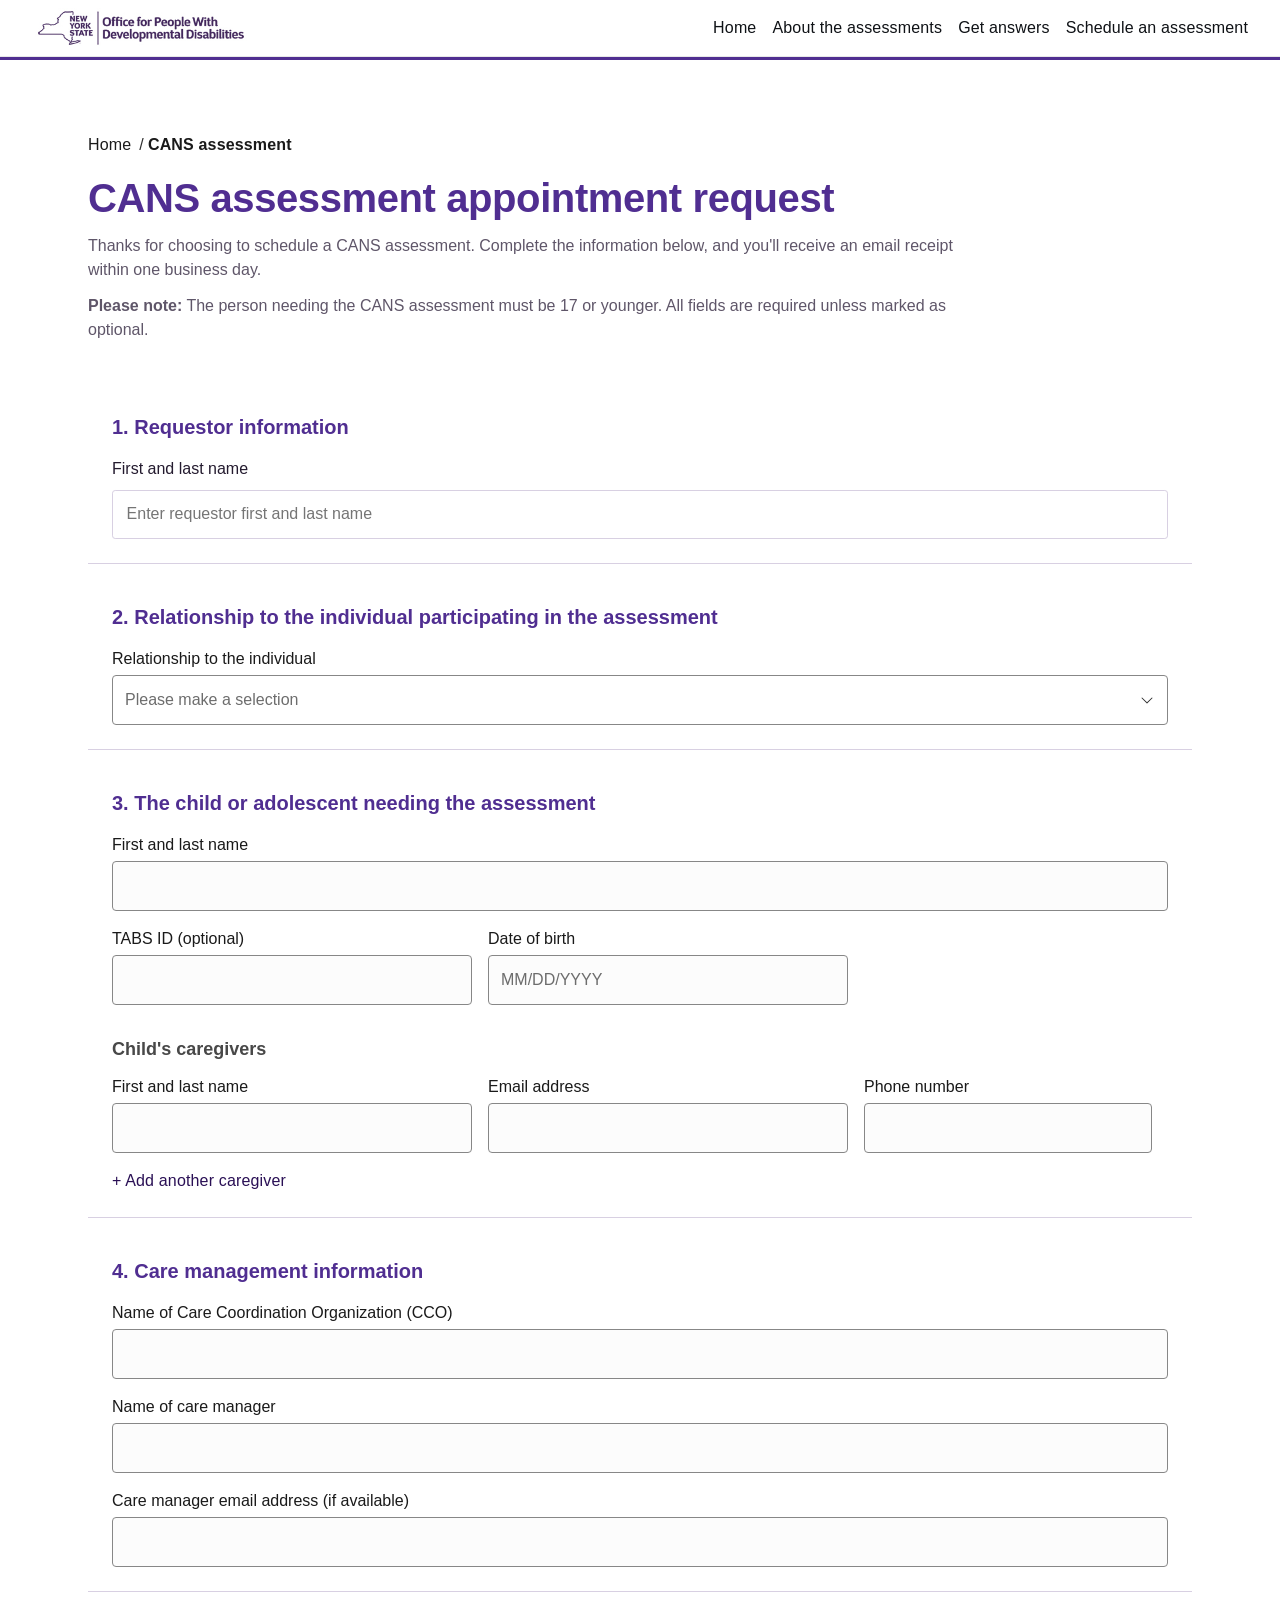
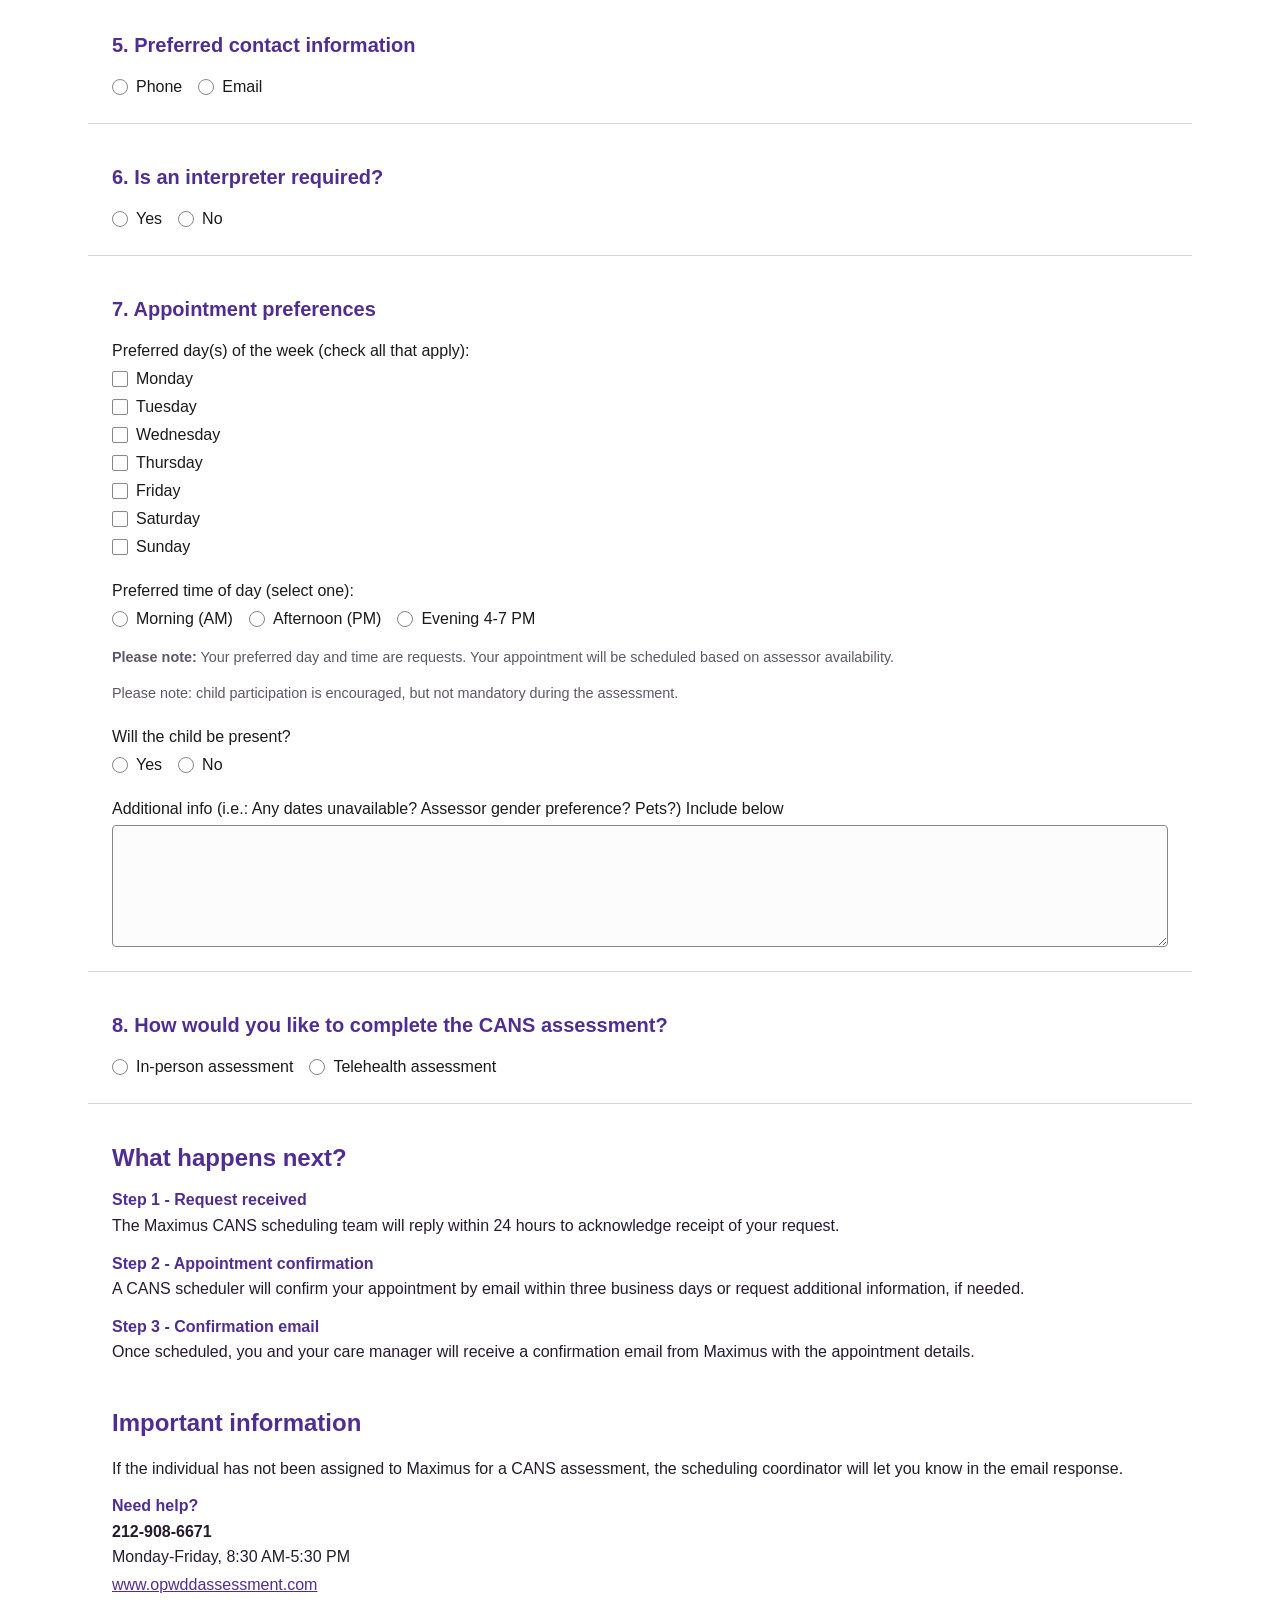
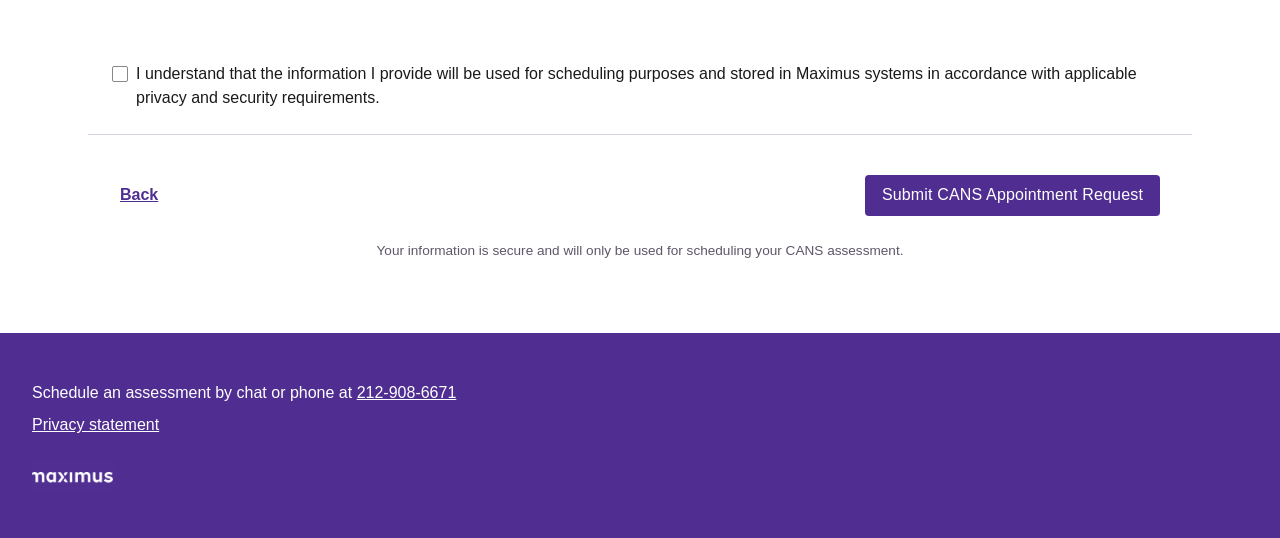
==== NY OPWDD/form-one.html @ 1f6131d6 "Publish OPWDD Assessments prototype as a GitHub Pages demo Deploy mirror of the NY-OPWDD site (homep" ====
<!DOCTYPE html>
<html lang="en" data-theme="maximus" data-mode="light">
  <head>
    <meta charset="utf-8" />
    <meta name="viewport" content="width=device-width, initial-scale=1" />
    <title>CANS assessment | OPWDD Assessments</title>
    <link rel="stylesheet" href="../node_modules/@mms/design-system/dist/styles/tokens-primitives.css">
    <link rel="stylesheet" href="../node_modules/@mms/design-system/dist/styles/tokens-structural.css">
    <link rel="stylesheet" href="../node_modules/@mms/design-system/dist/styles/tokens-semantic.css">
    <link rel="stylesheet" href="../node_modules/@mms/design-system/dist/themes/maximus.css">
    <link rel="stylesheet" href="styles.css?v=1">
    <link rel="stylesheet" href="forms.css?v=4">
    <script type="module" src="../node_modules/@mms/design-system/dist/standalone.js"></script>
  </head>
  <body>
    <mms-header logo-size="sm" container="content" home-href="index.html" home-label="OPWDD Assessments">
      <img slot="logo" src="assets/logo-opwdd.png" alt="New York State Office for People With Developmental Disabilities" class="nav-header__logo">
      <mms-link slot="nav" href="index.html" label="Home"></mms-link>
      <mms-link slot="nav" href="index.html#about-assessments" label="About the assessments"></mms-link>
      <mms-link slot="nav" href="index.html#get-answers" label="Get answers"></mms-link>
      <mms-link slot="nav" href="index.html#schedule" label="Schedule an assessment"></mms-link>
    </mms-header>

    <main>
      <mms-breadcrumbs items='[{"label":"Home","href":"./index.html"},{"label":"CANS assessment"}]'></mms-breadcrumbs>
      <section class="form-intro" aria-labelledby="page-title">
        <h1 class="cans-page-title" id="page-title">CANS assessment appointment request</h1>
        <p>Thanks for choosing to schedule a CANS assessment. Complete the information below, and you'll receive an email receipt within one business day.</p>
        <p class="required-fields-note"><strong>Please note:</strong> The person needing the CANS assessment must be 17 or younger. All fields are required unless marked as optional.</p>
      </section>

      <form class="form-shell reference-form cans-form" action="./cans-success.html" method="get" novalidate>
        <section class="form-section form-card">
          <div class="section-heading"><h2>1. Requestor information</h2></div>
          <label class="native-field-label" for="requestor-name">First and last name</label>
          <input class="native-text-input" id="requestor-name" name="requestor-name" type="text" placeholder="Enter requestor first and last name" required />
        </section>

        <section class="form-section form-card">
          <div class="section-heading"><h2>2. Relationship to the individual participating in the assessment</h2></div>
          <mms-select id="relationship" name="relationship" label="Relationship to the individual" placeholder="Please make a selection" required options='[{"value":"self","label":"Self"},{"value":"parent","label":"Parent"},{"value":"guardian","label":"Guardian"},{"value":"care-manager","label":"Care manager"},{"value":"family-member","label":"Family member"},{"value":"residential-provider","label":"Residential provider"},{"value":"other","label":"Other"}]'></mms-select>
          <div class="conditional-contact-field" id="other-relationship-field" hidden>
            <label class="native-field-label" for="other-relationship">Other relationship</label>
            <input class="native-text-input" id="other-relationship" name="other-relationship" type="text" placeholder="Enter relationship" />
          </div>
        </section>

        <section class="form-section form-card child-caregivers-grid">
          <div class="section-heading"><h2>3. The child or adolescent needing the assessment</h2></div>
          <div class="field-grid child-fields">
            <mms-text-field label="First and last name" name="individual-name" required></mms-text-field>
            <mms-text-field label="TABS ID (optional)" name="tabs-id"></mms-text-field>
            <mms-text-field label="Date of birth" placeholder="MM/DD/YYYY" name="date-of-birth" required></mms-text-field>
          </div>
          <p class="caregivers-heading">Child's caregivers</p>
          <div class="caregiver-list" id="caregiver-list">
            <div class="caregiver-row">
              <mms-text-field label="First and last name" name="caregiver-name[]"></mms-text-field>
              <mms-text-field label="Email address" name="caregiver-email[]" type="email"></mms-text-field>
              <mms-text-field label="Phone number" name="caregiver-phone[]" type="tel"></mms-text-field>
            </div>
          </div>
          <mms-button id="add-caregiver" variant="ghost" label="+ Add another caregiver"></mms-button>
        </section>

        <section class="form-section form-card">
          <div class="section-heading"><h2>4. Care management information</h2></div>
          <div class="field-stack">
            <mms-text-field label="Name of Care Coordination Organization (CCO)" name="cco-name" required></mms-text-field>
            <mms-text-field label="Name of care manager" name="care-manager-name" required></mms-text-field>
            <mms-text-field label="Care manager email address (if available)" name="care-manager-email" type="email"></mms-text-field>
          </div>
        </section>

        <section class="form-section form-card">
          <div class="section-heading"><h2>5. Preferred contact information</h2></div>
          <mms-radio-group name="preferred-contact" orientation="horizontal" required>
            <mms-radio value="phone" label="Phone"></mms-radio>
            <mms-radio value="email" label="Email"></mms-radio>
          </mms-radio-group>
          <div class="conditional-contact-field" id="phone-contact-field" hidden>
            <label class="native-field-label" for="phone">Enter phone number</label>
            <input class="native-text-input" id="phone" name="phone" type="tel" placeholder="Enter phone number" />
          </div>
          <div class="conditional-contact-field" id="email-contact-field" hidden>
            <label class="native-field-label" for="email">Enter email address</label>
            <input class="native-text-input" id="email" name="email" type="email" placeholder="Enter email address" />
          </div>
        </section>

        <section class="form-section form-card form-card-wide">
          <div class="section-heading"><h2>6. Is an interpreter required?</h2></div>
          <div class="interpreter-row cans-interpreter-row">
            <mms-radio-group name="interpreter-required" orientation="horizontal" required>
              <mms-radio value="yes" label="Yes"></mms-radio>
              <mms-radio value="no" label="No"></mms-radio>
            </mms-radio-group>
            <div id="interpreter-language-field" hidden>
              <mms-text-field label="Please provide the language (including Sign Language)" name="interpreter-language"></mms-text-field>
            </div>
          </div>
        </section>

        <section class="form-section form-card">
          <div class="section-heading"><h2>7. Appointment preferences</h2></div>
          <mms-checkbox-group name="preferred-days" label="Preferred day(s) of the week (check all that apply):">
            <mms-checkbox checked-value="monday" label="Monday"></mms-checkbox>
            <mms-checkbox checked-value="tuesday" label="Tuesday"></mms-checkbox>
            <mms-checkbox checked-value="wednesday" label="Wednesday"></mms-checkbox>
            <mms-checkbox checked-value="thursday" label="Thursday"></mms-checkbox>
            <mms-checkbox checked-value="friday" label="Friday"></mms-checkbox>
            <mms-checkbox checked-value="saturday" label="Saturday"></mms-checkbox>
            <mms-checkbox checked-value="sunday" label="Sunday"></mms-checkbox>
          </mms-checkbox-group>
          <mms-radio-group name="preferred-time" label="Preferred time of day (select one):" orientation="horizontal" required>
            <mms-radio value="morning" label="Morning (AM)"></mms-radio>
            <mms-radio value="afternoon" label="Afternoon (PM)"></mms-radio>
            <mms-radio value="evening" label="Evening 4-7 PM"></mms-radio>
          </mms-radio-group>
          <p class="field-note"><strong>Please note:</strong> Your preferred day and time are requests. Your appointment will be scheduled based on assessor availability.</p>
          <p class="field-note child-presence-note">Please note: child participation is encouraged, but not mandatory during the assessment.</p>
          <mms-radio-group name="child-present" label="Will the child be present?" orientation="horizontal" required>
            <mms-radio value="yes" label="Yes"></mms-radio>
            <mms-radio value="no" label="No"></mms-radio>
          </mms-radio-group>
          <mms-text-area label="Additional info (i.e.: Any dates unavailable? Assessor gender preference? Pets?) Include below" name="additional-info" rows="4"></mms-text-area>
        </section>

        <section class="form-section form-card">
          <div class="section-heading"><h2>8. How would you like to complete the CANS assessment?</h2></div>
          <mms-radio-group name="assessment-method" orientation="horizontal" required>
            <mms-radio value="in-person" label="In-person assessment"></mms-radio>
            <mms-radio value="telehealth" label="Telehealth assessment"></mms-radio>
          </mms-radio-group>
          <div class="conditional-method-fields cans-in-person-fields" id="in-person-fields" hidden>
            <div class="address-grid">
              <mms-text-field label="Assessment address" name="assessment-address"></mms-text-field>
              <mms-text-field label="Apartment or unit" name="assessment-unit"></mms-text-field>
              <mms-text-field label="City" name="assessment-city"></mms-text-field>
              <mms-text-field label="State" name="assessment-state"></mms-text-field>
              <mms-text-field label="ZIP code" name="assessment-zip"></mms-text-field>
              <mms-text-field label="Phone number" name="assessment-phone" type="tel"></mms-text-field>
            </div>
          </div>
          <div class="conditional-method-fields" id="telehealth-fields" hidden>
            <mms-text-field label="Email address to receive the Zoom link" name="zoom-email" type="email"></mms-text-field>
            <p class="field-note">Telehealth requirements: laptop/computer, smartphone, or tablet with camera.</p>
          </div>
        </section>

        <section class="form-section form-card form-card-wide next-steps">
          <div>
            <h2>What happens next?</h2>
            <h3>Step 1 - Request received</h3><p>The Maximus CANS scheduling team will reply within 24 hours to acknowledge receipt of your request.</p>
            <h3>Step 2 - Appointment confirmation</h3><p>A CANS scheduler will confirm your appointment by email within three business days or request additional information, if needed.</p>
            <h3>Step 3 - Confirmation email</h3><p>Once scheduled, you and your care manager will receive a confirmation email from Maximus with the appointment details.</p>
          </div>
          <div>
            <h2>Important information</h2>
            <p>If the individual has not been assigned to Maximus for a CANS assessment, the scheduling coordinator will let you know in the email response.</p>
            <h3>Need help?</h3><p><strong>212-908-6671</strong><br />Monday-Friday, 8:30 AM-5:30 PM</p>
            <p><a href="https://www.opwddassessment.com">www.opwddassessment.com</a></p>
          </div>
          <mms-checkbox class="privacy-check" field-name="privacy-acknowledgment" required label="I understand that the information I provide will be used for scheduling purposes and stored in Maximus systems in accordance with applicable privacy and security requirements."></mms-checkbox>
        </section>

        <div class="form-actions">
          <a class="back-link" href="./index.html">Back</a>
          <mms-button type="submit" variant="primary" label="Submit CANS Appointment Request"></mms-button>
        </div>
        <p class="secure-note">Your information is secure and will only be used for scheduling your CANS assessment.</p>
      </form>
    </main>

    <script>
      function hideRequiredIndicators(root) {
        var tags = ['mms-text-field', 'mms-select', 'mms-radio-group', 'mms-checkbox-group', 'mms-checkbox', 'mms-text-area'];
        Promise.all(tags.map(function (tag) { return customElements.whenDefined(tag); })).then(function () {
          root.querySelectorAll(tags.join(', ')).forEach(function (field) {
            var apply = function () {
              if (field.shadowRoot && !field.shadowRoot.querySelector('style[data-hide-required]')) {
                var style = document.createElement('style');
                style.setAttribute('data-hide-required', '');
                style.textContent = '.required-indicator { display: none; }';
                field.shadowRoot.appendChild(style);
              }
            };
            field.updateComplete ? field.updateComplete.then(apply) : apply();
          });
        });
      }
      hideRequiredIndicators(document);

      document.querySelector('#relationship').addEventListener('change', function (event) {
        const showOther = event.target.value === 'other';
        const otherField = document.querySelector('#other-relationship-field');
        const otherInput = document.querySelector('#other-relationship');
        otherField.hidden = !showOther;
        otherInput.required = showOther;
      });

      document.querySelector('#add-caregiver').addEventListener('click', function () {
        const caregiverList = document.querySelector('#caregiver-list');
        const caregiverNumber = caregiverList.children.length + 1;
        const caregiverRow = document.createElement('div');
        caregiverRow.className = 'caregiver-row';
        caregiverRow.innerHTML = '<mms-text-field label="First and last name" name="caregiver-name[]"></mms-text-field><mms-text-field label="Email address" name="caregiver-email[]" type="email"></mms-text-field><mms-text-field label="Phone number" name="caregiver-phone[]" type="tel"></mms-text-field><mms-button class="remove-caregiver" variant="ghost" label="Remove" aria-label="Remove caregiver ' + caregiverNumber + '"></mms-button>';
        caregiverList.appendChild(caregiverRow);
        hideRequiredIndicators(caregiverRow);
        caregiverRow.querySelector('.remove-caregiver').addEventListener('click', function () {
          caregiverRow.remove();
        });
      });

      document.querySelector('mms-radio-group[name="preferred-contact"]').addEventListener('change', function (event) {
        const showPhone = event.detail.value === 'phone';
        const phoneField = document.querySelector('#phone');
        const emailField = document.querySelector('#email');
        document.querySelector('#phone-contact-field').hidden = !showPhone;
        document.querySelector('#email-contact-field').hidden = showPhone;
        phoneField.required = showPhone;
        emailField.required = !showPhone;
      });

      document.querySelector('mms-radio-group[name="interpreter-required"]').addEventListener('change', function (event) {
        const showLanguage = event.detail.value === 'yes';
        const languageField = document.querySelector('#interpreter-language-field');
        const languageInput = languageField.querySelector('mms-text-field');
        languageField.hidden = !showLanguage;
        languageInput.required = showLanguage;
      });

      document.querySelector('mms-radio-group[name="assessment-method"]').addEventListener('change', function (event) {
        const showInPerson = event.detail.value === 'in-person';
        const inPersonFields = document.querySelector('#in-person-fields');
        const telehealthFields = document.querySelector('#telehealth-fields');
        inPersonFields.hidden = !showInPerson;
        telehealthFields.hidden = showInPerson;
        inPersonFields.querySelectorAll('mms-text-field').forEach(function (field) {
          field.required = showInPerson && field.name === 'assessment-address';
        });
        telehealthFields.querySelector('mms-text-field').required = !showInPerson;
      });

      const cansForm = document.querySelector('.cans-form');
      let cansErrorSummary;

      function showCansErrorSummary() {
        if (!cansErrorSummary) {
          cansErrorSummary = document.createElement('mms-alert-banner');
          cansErrorSummary.id = 'cans-form-error-summary';
          cansErrorSummary.setAttribute('alert-type', 'error');
          cansErrorSummary.setAttribute('action', 'false');
          cansErrorSummary.setAttribute('message', 'Please review the form and complete all required fields.');
          cansErrorSummary.setAttribute('role', 'alert');
          cansErrorSummary.tabIndex = -1;
          cansForm.insertBefore(cansErrorSummary, cansForm.firstElementChild);
          cansErrorSummary.action = false;
        }
        cansErrorSummary.hidden = false;
        cansErrorSummary.focus();
      }

      function getCansFieldValue(field) {
        if (field.matches('mms-text-field, mms-text-area')) {
          const input = field.shadowRoot && field.shadowRoot.querySelector('input, textarea, select');
          return field.value || (input && input.value) || '';
        }
        if (field.matches('mms-checkbox')) return field.checked ? 'checked' : '';
        if (field.type === 'checkbox' || field.type === 'radio') return field.checked ? 'checked' : '';
        return field.value || '';
      }

      function isCansTextField(field) {
        return field.matches('mms-text-field, mms-select, mms-text-area, mms-radio-group, mms-checkbox, textarea, input:not([type="radio"]):not([type="checkbox"]):not([type="submit"])');
      }

      function addCansInlineError(field) {
        const error = document.createElement('span');
        error.className = 'inline-error';
        error.textContent = 'This field needs to be filled out.';
        field.insertAdjacentElement('afterend', error);
      }

      function validateCansForm(event) {
        event.preventDefault();
        cansForm.querySelectorAll('.inline-error').forEach(function (error) { error.remove(); });
        let hasInvalidFields = false;

        cansForm.querySelectorAll('[required]').forEach(function (field) {
          if (!isCansTextField(field)) return;
          if (!getCansFieldValue(field).trim()) {
            hasInvalidFields = true;
            addCansInlineError(field);
          }
        });

        if (hasInvalidFields) {
          showCansErrorSummary();
          return;
        }
        window.location.href = cansForm.action;
      }

      cansForm.addEventListener('submit', validateCansForm);
      cansForm.querySelector('mms-button[type="submit"]').addEventListener('click', validateCansForm);
    </script>

    <footer class="site-footer">
      <p>Schedule an assessment by chat or phone at <a href="tel:212-908-6671">212-908-6671</a></p>
      <a href="#privacy" class="site-footer__privacy">Privacy statement</a>
      <img src="assets/logo-maximus.png" alt="Maximus" class="site-footer__logo">
    </footer>
  </body>
</html>
---- node_modules/@mms/design-system/dist/styles/tokens-primitives.css ----
/**
 * Layer 0 — primitives. Hand-maintained; edit this file directly.
 *
 * Nothing generates it. scripts/build-package.mjs only copies it verbatim into
 * dist/. The raw 1–12 palette ramps live here and are referenced by name from
 * the theme sheets — no component and no semantic token should ever read a
 * primitive directly.
 *
 * The header this replaced claimed the file was auto-generated. It never was:
 * `style-dictionary` is a devDependency with no config, no token source
 * directory, and no script that invokes it. The pipeline in CLAUDE.md §3.4 is
 * still ahead of us, not behind us — when it lands, this header is the thing
 * that should become true again.
 */

:root {
  --neutral-light-1: #fcfcfc;
  --neutral-light-2: #f9f9f9;
  --neutral-light-3: #f0f0f0;
  --neutral-light-4: #e8e8e8;
  --neutral-light-5: #e0e0e0;
  --neutral-light-6: #b8b8b8;
  --neutral-light-7: #878787;
  --neutral-light-8: #737373;
  --neutral-light-9: #606060;
  --neutral-light-10: #484848;
  --neutral-light-11: #303030;
  --neutral-light-12: #1a1a1a;
  --neutral-light-placeholder: #6d6d6d; /* Passes 4.5:1 on surface-sunken (#f0f0f0) */
  --neutral-dark-1: #060606;
  --neutral-dark-2: #151515;
  --neutral-dark-3: #191919;
  --neutral-dark-4: #1d1d1d;
  --neutral-dark-5: #262626;
  --neutral-dark-6: #444444;
  --neutral-dark-7: #636363;
  --neutral-dark-8: #7d7d7d;
  --neutral-dark-9: #979797;
  --neutral-dark-10: #b0b0b0;
  --neutral-dark-11: #cacaca;
  --neutral-dark-12: #e3e3e3;
  --neutral-dark-placeholder: #8c8c8c; /* Passes 4.5:1 on pressed (#262626) */
  --white: #ffffff;
  --near-black: #0a0c0e;
  --onyx-light-1: #f8f9fb;
  --onyx-light-2: #f2f4f7;
  --onyx-light-3: #e8ebf0;
  --onyx-light-4: #dde1e8;
  --onyx-light-5: #cfd5de;
  --onyx-light-6: #b5bdc8;
  --onyx-light-7: #7a8594;
  --onyx-light-8: #4d5766;
  --onyx-light-9: #1f252d;
  --onyx-light-10: #161a21;
  --onyx-light-11: #0f1216;
  --onyx-light-12: #080a0c;
  --onyx-dark-1: #080a0c;
  --onyx-dark-2: #0f1216;
  --onyx-dark-3: #161a21;
  --onyx-dark-4: #1f252d;
  --onyx-dark-5: #2a323d;
  --onyx-dark-6: #3d4754;
  --onyx-dark-7: #55616f;
  --onyx-dark-8: #76828f;
  --onyx-dark-9: #c5cdd8;
  --onyx-dark-10: #d8dee6;
  --onyx-dark-11: #e8ecf0;
  --onyx-dark-12: #f8f9fb;
}
---- node_modules/@mms/design-system/dist/styles/tokens-structural.css ----
/**
 * Layer 1 — structural tokens. Hand-maintained; edit this file directly.
 *
 * Nothing generates it. scripts/build-package.mjs only copies it verbatim into
 * dist/. These are UX decisions, not brand decisions: spacing, radius, borders,
 * elevation, motion, focus ring. They are fixed across every engagement and a
 * brand sheet must never redefine them.
 *
 * The header this replaced claimed the file was auto-generated. It never was —
 * see the note in tokens-primitives.css.
 */

:root {
  --border-width-none: 0px; /** Marina: --border-thickness-border-none — removes border */
  --border-width-xs: 1px; /** Marina: --border-thickness-border-xs — default/most common border */
  --border-width-sm: 2px; /** Marina: --border-thickness-border-sm — emphasized borders */
  --border-width-md: 3px; /** Marina: --border-thickness-border-md — heavy emphasis */
  --border-width-lg: 4px; /** Marina: --border-thickness-border-lg — decorative borders */
  --border-width-xl: 6px; /** Marina: --border-thickness-border-xl — maximum weight */
  --color-utility-success-muted: #c6f3c6; /** Marina: rgba(198,243,198) — surface background for success states */
  --color-utility-success-emphasis: #0e580e; /** Marina: rgba(14,88,14) — text, borders, icons; ~10:1 on white */
  --color-utility-success-on-fill: #ffffff; /** White indicator on success fills; dark mode overrides to success-emphasis */
  --color-utility-success-stroke: #0e580e; /** Fixed border for a colored-fill surface (toast). Same value as -emphasis but never swapped by [data-mode="dark"] — that swap exists for a different use case (indicator-on-dark-surface) and would collapse this border into the fill color. */
  --color-utility-error-muted: #f3ac99; /** Marina: rgba(243,172,153) — surface background for error states */
  --color-utility-error-emphasis: #aa010e; /** Marina: rgba(170,1,14) — text, borders, icons; ~6:1 on white */
  --color-utility-error-on-fill: #ffffff; /** White indicator on error fills; dark mode overrides to error-emphasis */
  --color-utility-error-stroke: #aa010e; /** Fixed border for a colored-fill surface (toast). See success-stroke comment. */
  --color-utility-caution-muted: #faf3d1; /** USWDS warning-lighter — surface background for caution states */
  --color-utility-caution-emphasis: #936f38; /** USWDS warning-darker — text, borders, icons; 4.59:1 on white (AA) */
  --color-utility-caution-on-fill: #ffffff; /** White indicator on caution fills; dark mode overrides to caution-emphasis */
  --color-utility-caution-stroke: #936f38; /** Fixed border for a colored-fill surface (toast). See success-stroke comment. */
  --color-utility-informational-muted-fixed: #f0f0f0; /** mms-status-tag only — fixed neutral gray fill, never swapped by [data-mode="dark"]. Deliberately NOT named -informational-muted: that name (tokens-semantic.css) is still theme-scoped/mode-swapping and is depended on by mms-toast/mms-inline-alert/mms-alert-banner; reusing it here would silently change their rendering. */
  --color-utility-informational-stroke-fixed: #878787; /** mms-status-tag only — pairs with -muted-fixed above; 3.15:1 contrast, meets WCAG 1.4.11. Same isolation rationale as -muted-fixed — do not repoint -informational-stroke (tokens-semantic.css) at this value without also updating its other consumers. */
  --color-utility-on-fill: #ffffff; /** White text/icons on emphasis fills (buttons, loading bars, progress). Guarantees contrast on dark utility backgrounds. */
  --color-utility-notification: #aa010e; /** Badge/indicator fill — notification dots and count chips. White border (1px) handles dark mode contrast. */
  --color-utility-link: #005ea2; /** USWDS link — default link color. Fixed across all themes. 4.54:1 on white (AA). */
  --color-utility-link-hover: #0b4778; /** USWDS link-dark — hover state. 8.18:1 on white (AAA). */
  --color-utility-link-visited: #54278f; /** USWDS violet-70v — visited link. 7.28:1 on white (AAA). */
  --color-utility-link-dark: #58b4ff; /** USWDS link on dark — default link color for dark mode. 7.5:1 on #1a1a1a. */
  --color-utility-link-hover-dark: #a9d6ff; /** USWDS link-lighter — hover state for dark mode. 11.2:1 on #1a1a1a. */
  --color-utility-link-visited-dark: #c9b6e4; /** USWDS violet-20 — visited link for dark mode. 8.9:1 on #1a1a1a. */
  --elevation-none: none; /** Marina: --global-shadow-m0 */
  --elevation-sm: 0 1px 3px 1px rgba(0,0,0,0.15), 0 1px 2px 0 rgba(0,0,0,0.30); /** Marina: --global-shadow-m1 — cards at rest, subtle lift */
  --elevation-md: 0 2px 6px 2px rgba(0,0,0,0.15), 0 1px 2px 0 rgba(0,0,0,0.30); /** Marina: --global-shadow-m2 — dropdowns, popovers */
  --elevation-lg: 0 4px 8px 3px rgba(0,0,0,0.15), 0 1px 3px 0 rgba(0,0,0,0.30); /** Marina: --global-shadow-m3 — modals, drawers */
  --elevation-xl: 0 6px 10px 4px rgba(0,0,0,0.15), 0 2px 3px 0 rgba(0,0,0,0.30); /** Marina: --global-shadow-m4 — top-level overlays, dialogs */
  --focus-ring-width: 2px; /** WCAG 2.2 SC 2.4.11 minimum — 2px CSS pixels. Marina hardcodes this in every component; promoted to token here. */
  --focus-ring-style: solid; /** Marina always uses solid. Tokenized so components never hardcode the shorthand. */
  --focus-ring-color: #386CF7; /** Marina --color-utility-focus-focusstate rgba(56,108,247,1). Structural — cannot be overridden by any brand sheet. */
  --focus-ring-offset: 2px; /** Marina token is 6px but components consistently use 2px in practice. 2px matches browser default focus behavior. */
  --focus-ring-inset-offset: -2px; /** Marina --focus-ring-inset-offset. Applied to bordered elements (text inputs) where the ring draws inside the element boundary. */
  --icon-size-sm: 16px; /** Inline with body text, form control indicators. Marina secondary icon size. */
  --icon-size-md: 20px; /** Default — standard UI icon. Aligns with MUI default and Tailwind w-5. */
  --icon-size-lg: 24px; /** Navigation, prominent UI. Marina primary icon size. WCAG 2.5.8 minimum for interactive targets. */
  --icon-size-xl: 32px; /** Feature/display — onboarding, empty states, hero sections. */
  --layout-content-max-width: 1280px; /** Maximum width of the centered content container. Content stops growing here regardless of viewport width. */
  --layout-inline-padding-compact: 16px; /** Horizontal padding inside the content container when the viewport is below the padding step. Aliases --spacing-md1. */
  --layout-inline-padding-default: 32px; /** Horizontal padding inside the content container at the padding step and above. Aliases --spacing-lg2. Doubles the compact inset rather than stepping one notch up the spacing ramp — matches USWDS's 16→32 site margins. */
  --layout-padding-step: 768px; /** Viewport width at which padding-inline transitions from compact (16px) to default (24px). */
  --layout-gap-tight: 8px; /** Gap between tightly grouped horizontal items — chips, icon + label pairs, inline form controls. Aliases --spacing-sm1. */
  --layout-gap-default: 16px; /** Default gap between siblings in a row or column — list items, form fields, nav items. Aliases --spacing-md1. */
  --layout-gap-loose: 24px; /** Looser gap for cards, larger composite groups, and content blocks that need more breathing room. Aliases --spacing-lg1. */
  --layout-gap-comfortable: 32px; /** Comfortable gap commonly used between major composite blocks and card-grid items. Aliases --spacing-lg2. */
  --motion-duration-instant: 0ms; /** No animation — explicit override for elements that must never animate (e.g. reduced-motion fallback targets). */
  --motion-duration-fast: 100ms; /** Micro-interactions: checkbox fill, radio select, toggle thumb, focus ring appear. Carbon fast-02 reference (110ms); rounded to 100ms for cleaner authoring. */
  --motion-duration-base: 200ms; /** Standard interactive state changes: hover backgrounds, button press, input border color, link underline. Most-used duration. Matches Material short4 and Carbon moderate-01 (150ms) upper end. */
  --motion-duration-moderate: 300ms; /** Component-level transitions: dropdown open, tooltip appear, tab panel switch, accordion expand. Carbon moderate-02 reference (240ms); stepped up to 300ms for government UI readability. */
  --motion-duration-slow: 500ms; /** Larger surface movements: modal enter/exit, drawer slide, toast appear. Carbon slow-01 reference (400ms); stepped up slightly for overlay surfaces on lower-powered government hardware. */
  --motion-duration-loop: 1500ms; /** Continuous ambient loops that repeat indefinitely rather than resolving — the indeterminate loading-bar sweep. Deliberately off the transition scale above (instant→slow), which measures one-shot state changes: a loop has no start or end state to move between, and reusing --motion-duration-slow (500ms) for a full-width sweep reads as frantic. Marina reference: 1.5s. */
  --motion-easing-standard: cubic-bezier(0.2, 0, 0, 1); /** General repositioning within the page: elements that move but don't enter or exit the screen. Material standard and Carbon standard-productive reference. */
  --motion-easing-enter: cubic-bezier(0, 0, 0.2, 1); /** Elements entering or appearing: dropdown opens, modal fades in, tooltip appears. Decelerates at end — feels like the element is landing. Material decelerated / Carbon entrance-productive reference. */
  --motion-easing-exit: cubic-bezier(0.4, 0, 1, 1); /** Elements leaving or disappearing: dropdown closes, modal fades out, toast dismisses. Accelerates with no soft landing — feels like the element is departing. Material accelerated / Carbon exit-productive reference. */
  --motion-easing-linear: linear; /** Opacity and color transitions. Linear feels even because these properties are perceivable throughout — an ease curve creates an uneven perceptual rhythm on fades. */
  --motion-easing-loop: cubic-bezier(0.4, 0, 0.6, 1); /** Symmetric ease-in-out for continuous ambient loops. Velocity is zero at both endpoints, so the wrap from 100% back to 0% has no perceptible jerk — the asymmetric enter/exit/standard curves all end at a different speed than they start and visibly stutter when repeated. Marina reference: ease-in-out. */
  --radius-none: 0px; /** Marina: --corner-radius-none */
  --radius-xs: 2px; /** Marina: --border-radius-sm — most-used radius across alert-banner, modal, toast, slider, pagination, header */
  --radius-sm: 4px; /** Marina: --corner-radius-small */
  --radius-md: 8px; /** Marina: --corner-radius-base */
  --radius-lg: 16px; /** Marina: --corner-radius-brand — renamed from 'brand' to remove Chubb-specific semantics */
  --radius-full: 1000px; /** Marina: --corner-radius-circle — used for pill shapes (tags, tabs, progress-bar, side-nav) */
  --size-0: 0px; /** Zero utility */
  --size-px: 1px; /** Single-pixel utility for borders, hairlines */
  --size-xs1: 2px;
  --size-xs0: 3px; /** Small details — not in spacing scale */
  --size-xs2: 4px;
  --size-sm0: 6px; /** Small elements — not in spacing scale */
  --size-sm1: 8px; /** Radio dot, small icons */
  --size-sm2: 12px; /** Small icons, indicators */
  --size-md1: 16px; /** Icons, checkbox indicator */
  --size-md2: 20px; /** Toggle thumb */
  --size-lg1: 24px; /** Icons, touch areas */
  --size-lg-28: 28px; /** Accordion/grid indent — ui-kit migration parity */
  --size-lg2: 32px; /** Medium controls, desktop touch target */
  --size-xl1: 40px; /** Large controls */
  --size-xl-touch: 44px; /** WCAG 2.2 minimum touch target (mobile) */
  --size-xl2: 48px; /** Toggle width, controls */
  --size-xl3: 56px; /** Larger controls */
  --size-xxl1: 64px; /** Avatars */
  --size-xxl2: 80px; /** Large avatars — not in spacing scale */
  --size-xxl3: 96px; /** Extra large avatars */
  --size-xxl4: 128px; /** Hero elements */
  --spacing-0: 0px;
  --spacing-px: 1px; /** Marina: --spacing-1px — single-pixel utility for borders, dividers, offsets */
  --spacing-xs0: 3px; /** Marina: --spacing-3px — sub-xs utility, verify component usage on import */
  --spacing-xs1: 2px;
  --spacing-xs2: 4px;
  --spacing-sm1: 8px;
  --spacing-sm2: 12px;
  --spacing-md1: 16px;
  --spacing-md2: 20px;
  --spacing-lg1: 24px;
  --spacing-lg-mid: 28px; /** Marina: --spacing-28px — specific component need between lg1/lg2, resolve on import */
  --spacing-lg2: 32px;
  --spacing-xl1: 40px;
  --spacing-xl2: 48px;
  --spacing-xl3: 56px;
  --spacing-xxl1: 64px;
  --spacing-xxl2: 72px; /** New — no Marina equivalent */
  --spacing-xxl3: 96px; /** Marina: --spacing-xxl2 */
  --spacing-xxl4: 128px; /** Marina: --spacing-xxl3 */
  --font-weight-regular: 400; /** Default body text weight */
  --font-weight-medium: 500; /** Semi-emphasis, labels, subheadings */
  --font-weight-bold: 700; /** Strong emphasis, headings */
  --text-display-lg-size: 3.5rem; /** 56px — Hero taglines, splash screens */
  --text-display-lg-line-height: 1.1; /** Tight for large display */
  --text-display-lg-letter-spacing: -0.02em; /** Tighten for optical balance */
  --text-display-md-size: 2.75rem; /** 44px — Feature callouts, section heroes */
  --text-display-md-line-height: 1.15;
  --text-display-md-letter-spacing: -0.015em;
  --text-display-sm-size: 2.25rem; /** 36px — Secondary hero text, card heroes */
  --text-display-sm-line-height: 1.2;
  --text-display-sm-letter-spacing: -0.01em;
  --text-heading-1-size: 2.5rem; /** 40px — Page title (h1) */
  --text-heading-1-line-height: 1.2;
  --text-heading-1-letter-spacing: -0.01em;
  --text-heading-2-size: 2rem; /** 32px — Major section (h2) */
  --text-heading-2-line-height: 1.25;
  --text-heading-2-letter-spacing: -0.005em;
  --text-heading-3-size: 1.5rem; /** 24px — Subsection (h3) */
  --text-heading-3-line-height: 1.3;
  --text-heading-3-letter-spacing: 0;
  --text-heading-4-size: 1.25rem; /** 20px — Card/panel title (h4) */
  --text-heading-4-line-height: 1.35;
  --text-heading-4-letter-spacing: 0;
  --text-heading-5-size: 1.125rem; /** 18px — Minor heading (h5) */
  --text-heading-5-line-height: 1.4;
  --text-heading-5-letter-spacing: 0;
  --text-heading-6-size: 1rem; /** 16px — Smallest heading (h6) */
  --text-heading-6-line-height: 1.45;
  --text-heading-6-letter-spacing: 0;
  --text-body-lg-size: 1.125rem; /** 18px — Lead paragraphs, emphasis */
  --text-body-lg-line-height: 1.5;
  --text-body-md-size: 1rem; /** 16px — Default body text */
  --text-body-md-line-height: 1.5;
  --text-body-sm-size: 0.875rem; /** 14px — Secondary text, metadata */
  --text-body-sm-line-height: 1.5;
  /**
   * ui-label sizes alias the body scale (14/16/18px) so "md" means the same
   * thing platform-wide. weight (--font-weight-medium) and letter-spacing
   * are the deliberate differentiator from body copy — never redefine size
   * independently of --text-body-* again (see DS-060 session notes).
   */
  --text-ui-label-lg-size: var(--text-body-lg-size); /** 18px */
  --text-ui-label-lg-line-height: 1.4;
  --text-ui-label-lg-letter-spacing: 0.01em;
  --text-ui-label-md-size: var(--text-body-md-size); /** 16px */
  --text-ui-label-md-line-height: 1.4;
  --text-ui-label-md-letter-spacing: 0.01em;
  --text-ui-label-sm-size: var(--text-body-sm-size); /** 14px */
  --text-ui-label-sm-line-height: 1.4;
  --text-ui-label-sm-letter-spacing: 0.01em;
  --text-ui-caption-size: 0.75rem; /** 12px — Timestamps, helper text, fine print */
  --text-ui-caption-line-height: 1.4;
  --text-ui-caption-letter-spacing: 0.02em;
  --text-ui-overline-size: 0.75rem; /** 12px — All caps. Category tags, section labels */
  --text-ui-overline-line-height: 1.4;
  --text-ui-overline-letter-spacing: 0.08em;
  --text-ui-overline-text-transform: uppercase;
  --text-measure-prose: 65ch; /** Optimal for running text (Bringhurst 45-75ch) */
  --text-measure-narrow: 45ch; /** Captions, sidebars, constrained layouts */
  --text-measure-wide: 80ch; /** Code blocks, tables, technical content */
  --responsive-heading-1: clamp(2rem, 1.5rem + 2vw, 2.5rem); /** 32px → 40px across viewport range */
  --responsive-heading-2: clamp(1.5rem, 1.25rem + 1.25vw, 2rem); /** 24px → 32px across viewport range */
  --responsive-heading-3: clamp(1.25rem, 1.1rem + 0.75vw, 1.5rem); /** 20px → 24px across viewport range */
  --responsive-body-lg: clamp(1rem, 0.95rem + 0.25vw, 1.125rem); /** 16px → 18px across viewport range */
}

/* Dark mode link color overrides — USWDS compliant */
[data-mode="dark"] {
  --color-utility-link: var(--color-utility-link-dark);
  --color-utility-link-hover: var(--color-utility-link-hover-dark);
  --color-utility-link-visited: var(--color-utility-link-visited-dark);
}

/* Dark mode utility color overrides — lighter fills, darker indicators for contrast */
[data-mode="dark"] {
  --color-utility-error-emphasis: var(--color-utility-error-muted);
  --color-utility-success-emphasis: var(--color-utility-success-muted);
  --color-utility-caution-emphasis: var(--color-utility-caution-muted);
  --color-utility-notification-emphasis: var(--color-utility-notification-muted);
  /* On-fill text/indicators swap to near-black in dark mode — the fill
     itself is now the light -muted tint, so on-fill needs a dark
     foreground to stay readable (same near-black as --color-text-on-muted). */
  --color-utility-error-on-fill: var(--color-text-on-muted);
  --color-utility-success-on-fill: var(--color-text-on-muted);
  --color-utility-caution-on-fill: var(--color-text-on-muted);
  /* Colored-fill surfaces (toast): in dark mode the border collapses into
     the fill color, matching Marina's real behavior. This isn't invisible —
     WCAG 1.4.11 measures the border against what's outside the component
     (the page background), and a -muted fill against the dark page
     background clears 3:1 by a wide margin (10.78–18.14:1), same mechanism
     that makes the fill itself a visible card on the page. */
  --color-utility-success-stroke: var(--color-utility-success-muted);
  --color-utility-error-stroke: var(--color-utility-error-muted);
  --color-utility-caution-stroke: var(--color-utility-caution-muted);
}
---- node_modules/@mms/design-system/dist/themes/maximus.css ----
/* Theme: maximus (light mode) */
[data-theme="maximus"] {
  --color-neutral-1: var(--neutral-light-1);
  --color-neutral-2: var(--neutral-light-2);
  --color-neutral-3: var(--neutral-light-3);
  --color-neutral-4: var(--neutral-light-4);
  --color-neutral-5: var(--neutral-light-5);
  --color-neutral-6: var(--neutral-light-6);
  --color-neutral-7: var(--neutral-light-7);
  --color-neutral-8: var(--neutral-light-8);
  --color-neutral-9: var(--neutral-light-9);
  --color-neutral-10: var(--neutral-light-10);
  --color-neutral-11: var(--neutral-light-11);
  --color-neutral-12: var(--neutral-light-12);
  --color-neutral-placeholder: var(--neutral-light-placeholder);

  --color-onyx-1: var(--onyx-light-1);
  --color-onyx-2: var(--onyx-light-2);
  --color-onyx-3: var(--onyx-light-3);
  --color-onyx-4: var(--onyx-light-4);
  --color-onyx-5: var(--onyx-light-5);
  --color-onyx-6: var(--onyx-light-6);
  --color-onyx-7: var(--onyx-light-7);
  --color-onyx-8: var(--onyx-light-8);
  --color-onyx-9: var(--onyx-light-9);
  --color-onyx-10: var(--onyx-light-10);
  --color-onyx-11: var(--onyx-light-11);
  --color-onyx-12: var(--onyx-light-12);
  --color-text-on-onyx: #ffffff;

  /* Primary palette — Tier 1 (Full Component)
     Anchor #502E91 vs white: 9.81:1 — all constraints pass */
  --color-primary-1: #FAF9FF;
  --color-primary-2: #F4F1FF;
  --color-primary-3: #ECE8FE;
  --color-primary-4: #E4DEFE;
  --color-primary-5: #DBD3FB;
  --color-primary-6: #C4BAEB;
  --color-primary-7: #8A7CC4;
  --color-primary-8: #6B5AAD;
  --color-primary-9: #502E91;
  --color-primary-10: #3B1774;
  --color-primary-11: #2A1055;
  --color-primary-12: #170236;

  /* Secondary palette — Tier 1 (Full Component)
     Anchor #6C489C vs white: 6.90:1 — all constraints pass */
  --color-secondary-1: #FBF9FF;
  --color-secondary-2: #F5F1FD;
  --color-secondary-3: #EEE7FB;
  --color-secondary-4: #E7DEF8;
  --color-secondary-5: #DED2F4;
  --color-secondary-6: #C8BAE3;
  --color-secondary-7: #8B7EB5;
  --color-secondary-8: #7068A0;
  --color-secondary-9: #6C489C;
  --color-secondary-10: #553380;
  --color-secondary-11: #422963;
  --color-secondary-12: #2C1844;

  /* Accent palette — Tier 3 (Decorative)
     Anchor #7EBE63 vs white: 2.23:1 — fails 4.5:1
     Steps 3-8, 10-12 intentionally omitted — decorative use only */
  --color-accent-1: #F7FCF5;
  --color-accent-2: #EEF6EB;
  --color-accent-9: #7EBE63;

  --color-text-on-primary: #ffffff;
  --color-text-on-secondary: #ffffff;
  --color-text-on-accent: #1e3f17;

  /* Avenir Next ships with this package — consumers import
     '@mms/design-system/fonts.css' to load it. This sheet names the family
     only, so the fallback still matters wherever that import is absent.
     Arial rather than system-ui: system-ui resolves to a different face on
     every OS (San Francisco, Segoe UI, Roboto), which makes the brand look
     different per platform. Arial is present everywhere and metric-aliased on
     Linux, so type is at least consistent when Avenir Next is not loaded. */
  --font-family-heading: 'Avenir Next', Arial, Helvetica, sans-serif;
  --font-family-body: 'Avenir Next', Arial, Helvetica, sans-serif;
  --font-family-tabular: ui-monospace, 'SF Mono', Menlo, Consolas, monospace;

  /* Semantic color tokens */
  --color-action-solid: var(--color-primary-9); /** Primary button fill, solid interactive elements */
  --color-action-solid-hover: var(--color-primary-10); /** Hover state on solid fills */
  --color-action-solid-pressed: var(--color-primary-11); /** Pressed/active state on solid fills */
  --color-action-subtle: var(--color-primary-3); /** Ghost button background, subtle interactive elements */
  --color-action-subtle-hover: var(--color-primary-4); /** Hover state on subtle fills */
  --color-action-subtle-active: var(--color-primary-5); /** Active/pressed state on subtle fills */
  --color-action-text: var(--color-primary-12); /** Brand text for secondary/ghost buttons — palette step 12 (Text). Step 9 is Solid (anchor): a fill you place text *on*, not a text colour. */
  --color-action-text-hover: var(--color-primary-11); /** Hover state for brand text — palette step 11 (Text muted). Steps 11 and 12 are both text steps: hover moves within the text band, never onto a fill step (9 Solid / 10 Solid hovered). */
  --color-action-stroke: var(--color-primary-9); /** Brand stroke for secondary button border — uses brand primary */
  --color-action-stroke-hover: var(--color-primary-10); /** Hover state for brand stroke */
  --color-link-default: var(--color-utility-link); /** Default link color — USWDS blue #005ea2. Fixed across all themes. */
  --color-link-hover: var(--color-utility-link-hover); /** Link hover — USWDS link-dark #0b4778. Fixed across all themes. */
  --color-link-visited: var(--color-utility-link-visited); /** Visited link — USWDS violet-70v #54278f. Fixed across all themes. */
  --color-text-default: var(--color-neutral-12); /** Primary body text — highest contrast */
  --color-text-subtle: var(--color-neutral-11); /** Secondary text, captions, placeholders */
  --color-text-muted: var(--color-neutral-9); /** Disabled text, decorative labels */
  --color-text-on-emphasis: #ffffff; /** Text on solid colored backgrounds (step 9) */
  --color-text-on-muted: #1a1a1a; /** Text on light-tint utility fills (toast, banner). Fixed across all themes/modes. */
  --color-text-placeholder: var(--color-neutral-placeholder); /** Placeholder text, mask hints — AA compliant (4.5:1+) */
  --color-surface-page: var(--color-neutral-1); /** Page/app background */
  --color-surface-default: var(--color-neutral-2); /** Card, panel, sidebar backgrounds */
  --color-surface-raised: var(--color-neutral-1); /** Elevated surfaces (modals, dropdowns) — typically white */
  --color-surface-solid: var(--white); /** Pure white surface fill — opt-in for components that need a flat solid background instead of the tinted --color-surface-default (e.g. mms-card surface="solid") */
  --color-surface-sunken: var(--color-neutral-3); /** Inset element fills — progress-bar track, code blocks. Palette step 3 (Element): a fill *inside* a container, not a surface a control is placed on. */
  --color-surface-hover: var(--color-neutral-3); /** Hover state on neutral surfaces — table rows, list items */
  --color-surface-active: var(--color-neutral-4); /** Active/selected state — selected row, active list item */
  --color-surface-brand-subtle: var(--color-primary-2); /** Subtle brand-tinted surface */
  --color-surface-brand-hover: var(--color-primary-3); /** Hover state on brand-tinted surfaces */
  --color-surface-brand-active: var(--color-primary-4); /** Active/selected state on brand-tinted surfaces */
  --color-border-default: var(--color-neutral-6); /** Default borders — cards, dividers */
  --color-border-subtle: var(--color-neutral-4); /** Subtle borders — table rows, light separators */
  --color-border-strong: var(--color-neutral-8); /** Emphasized borders — active inputs, hover states */
  --color-border-interactive: var(--color-neutral-7); /** Interactive element borders — form controls */
  --color-border-interactive-hover: var(--color-neutral-8); /** Hover state on interactive borders */
  --color-border-focus: var(--color-primary-8); /** Focus state border — brand-colored focus indicator */
  --color-input-border-focus: var(--color-primary-8); /** Focused input border — brand-colored */
  --color-input-border-error: var(--color-utility-error-emphasis); /** Error state border — structural utility color */
  --color-input-surface-error: var(--color-utility-error-muted); /** Error state background — subtle error tint */
  --color-input-border-success: var(--color-utility-success-emphasis); /** Success/valid state border */
  --color-input-surface-success: var(--color-utility-success-muted); /** Success state background — subtle success tint */
  --color-input-border-caution: var(--color-utility-caution-emphasis); /** Warning state border */
  --color-input-surface-caution: var(--color-utility-caution-muted); /** Warning state background — subtle caution tint */
  --color-disabled-text: var(--color-neutral-8); /** Disabled text — readable but clearly inactive */
  --color-disabled-surface: var(--color-neutral-3); /** Disabled surface fill — subtle inactive background */
  --color-disabled-solid: var(--color-neutral-7); /** Disabled solid fill — inactive button/chip background */
  --color-disabled-stroke: var(--color-neutral-6); /** Disabled border — inactive input/control border */
  --color-utility-informational-surface: var(--color-neutral-3); /** Informational surface — info banners, neutral status areas */
  --color-utility-informational-stroke: var(--color-neutral-7); /** Informational border */
  --color-utility-informational-text: var(--color-neutral-11); /** Informational text/icons — meets 4.5:1 on neutral surfaces */

  /* Semantic typography tokens */
  --type-display-lg-family: var(--font-family-heading);
  --type-display-lg-size: var(--text-display-lg-size);
  --type-display-lg-line-height: var(--text-display-lg-line-height);
  --type-display-lg-letter-spacing: var(--text-display-lg-letter-spacing);
  --type-display-lg-weight: var(--font-weight-bold);
  --type-display-md-family: var(--font-family-heading);
  --type-display-md-size: var(--text-display-md-size);
  --type-display-md-line-height: var(--text-display-md-line-height);
  --type-display-md-letter-spacing: var(--text-display-md-letter-spacing);
  --type-display-md-weight: var(--font-weight-bold);
  --type-display-sm-family: var(--font-family-heading);
  --type-display-sm-size: var(--text-display-sm-size);
  --type-display-sm-line-height: var(--text-display-sm-line-height);
  --type-display-sm-letter-spacing: var(--text-display-sm-letter-spacing);
  --type-display-sm-weight: var(--font-weight-bold);
  --type-heading-1-family: var(--font-family-heading);
  --type-heading-1-size: var(--text-heading-1-size);
  --type-heading-1-line-height: var(--text-heading-1-line-height);
  --type-heading-1-letter-spacing: var(--text-heading-1-letter-spacing);
  --type-heading-1-weight: var(--font-weight-bold);
  --type-heading-2-family: var(--font-family-heading);
  --type-heading-2-size: var(--text-heading-2-size);
  --type-heading-2-line-height: var(--text-heading-2-line-height);
  --type-heading-2-letter-spacing: var(--text-heading-2-letter-spacing);
  --type-heading-2-weight: var(--font-weight-bold);
  --type-heading-3-family: var(--font-family-heading);
  --type-heading-3-size: var(--text-heading-3-size);
  --type-heading-3-line-height: var(--text-heading-3-line-height);
  --type-heading-3-letter-spacing: var(--text-heading-3-letter-spacing);
  --type-heading-3-weight: var(--font-weight-bold);
  --type-heading-4-family: var(--font-family-heading);
  --type-heading-4-size: var(--text-heading-4-size);
  --type-heading-4-line-height: var(--text-heading-4-line-height);
  --type-heading-4-letter-spacing: var(--text-heading-4-letter-spacing);
  --type-heading-4-weight: var(--font-weight-bold);
  --type-heading-5-family: var(--font-family-heading);
  --type-heading-5-size: var(--text-heading-5-size);
  --type-heading-5-line-height: var(--text-heading-5-line-height);
  --type-heading-5-letter-spacing: var(--text-heading-5-letter-spacing);
  --type-heading-5-weight: var(--font-weight-medium);
  --type-heading-6-family: var(--font-family-heading);
  --type-heading-6-size: var(--text-heading-6-size);
  --type-heading-6-line-height: var(--text-heading-6-line-height);
  --type-heading-6-letter-spacing: var(--text-heading-6-letter-spacing);
  --type-heading-6-weight: var(--font-weight-medium);
  --type-body-lg-family: var(--font-family-body);
  --type-body-lg-size: var(--text-body-lg-size);
  --type-body-lg-line-height: var(--text-body-lg-line-height);
  --type-body-lg-weight: var(--font-weight-regular);
  --type-body-md-family: var(--font-family-body);
  --type-body-md-size: var(--text-body-md-size);
  --type-body-md-line-height: var(--text-body-md-line-height);
  --type-body-md-weight: var(--font-weight-regular);
  --type-body-sm-family: var(--font-family-body);
  --type-body-sm-size: var(--text-body-sm-size);
  --type-body-sm-line-height: var(--text-body-sm-line-height);
  --type-body-sm-weight: var(--font-weight-regular);
  --type-ui-label-lg-family: var(--font-family-body);
  --type-ui-label-lg-size: var(--text-ui-label-lg-size);
  --type-ui-label-lg-line-height: var(--text-ui-label-lg-line-height);
  --type-ui-label-lg-letter-spacing: var(--text-ui-label-lg-letter-spacing);
  --type-ui-label-lg-weight: var(--font-weight-medium);
  --type-ui-label-md-family: var(--font-family-body);
  --type-ui-label-md-size: var(--text-ui-label-md-size);
  --type-ui-label-md-line-height: var(--text-ui-label-md-line-height);
  --type-ui-label-md-letter-spacing: var(--text-ui-label-md-letter-spacing);
  --type-ui-label-md-weight: var(--font-weight-medium);
  --type-ui-label-sm-family: var(--font-family-body);
  --type-ui-label-sm-size: var(--text-ui-label-sm-size);
  --type-ui-label-sm-line-height: var(--text-ui-label-sm-line-height);
  --type-ui-label-sm-letter-spacing: var(--text-ui-label-sm-letter-spacing);
  --type-ui-label-sm-weight: var(--font-weight-medium);
  --type-ui-caption-family: var(--font-family-body);
  --type-ui-caption-size: var(--text-ui-caption-size);
  --type-ui-caption-line-height: var(--text-ui-caption-line-height);
  --type-ui-caption-letter-spacing: var(--text-ui-caption-letter-spacing);
  --type-ui-caption-weight: var(--font-weight-regular);
  --type-ui-overline-family: var(--font-family-body);
  --type-ui-overline-size: var(--text-ui-overline-size);
  --type-ui-overline-line-height: var(--text-ui-overline-line-height);
  --type-ui-overline-letter-spacing: var(--text-ui-overline-letter-spacing);
  --type-ui-overline-weight: var(--font-weight-medium);
  --type-ui-overline-text-transform: var(--text-ui-overline-text-transform);
  --type-code-block-family: var(--font-family-tabular);
  --type-code-block-size: var(--text-body-sm-size);
  --type-code-block-line-height: 1.6;
  --type-code-block-weight: var(--font-weight-regular);
  --type-code-inline-family: var(--font-family-tabular);
  --type-code-inline-size: 0.9em; /** Relative to surrounding text */
  --type-code-inline-weight: var(--font-weight-regular);
}
---- NY OPWDD/styles.css ----
* {
  box-sizing: border-box;
}

body {
  margin: 0;
  font-family: 'Source Sans 3', sans-serif;
  color: var(--color-text-default);
  background: var(--color-surface-page);
}

img {
  display: block;
  max-width: 100%;
}

a {
  color: var(--color-action-text);
}

.visually-hidden {
  position: absolute;
  width: 1px;
  height: 1px;
  padding: 0;
  margin: -1px;
  overflow: hidden;
  clip: rect(0, 0, 0, 0);
  white-space: nowrap;
  border: 0;
}

.layout-container {
  max-width: var(--layout-content-max-width);
  margin: 0 auto;
  padding: 0 var(--layout-inline-padding-default);
}

@media (max-width: 640px) {
  .layout-container {
    padding: 0 var(--layout-inline-padding-compact);
  }
}

/* Utility bar */
.utility-bar {
  background: var(--color-primary-9);
  display: flex;
  justify-content: flex-end;
  padding: var(--spacing-xs2) var(--layout-inline-padding-default);
}

.utility-bar__lang {
  background: none;
  border: none;
  color: var(--color-text-on-primary);
  font-size: 13px;
  display: inline-flex;
  align-items: center;
  gap: var(--spacing-xs2);
  cursor: pointer;
}

/* Header */
.nav-header {
  display: flex;
  align-items: center;
  justify-content: space-between;
  padding: var(--spacing-md1) var(--layout-inline-padding-default);
  border-bottom: 1px solid var(--color-border-subtle);
}

.nav-header__brand {
  display: block;
}

.nav-header__logo {
  height: 40px;
  width: auto;
}

.nav-header__menu-toggle {
  display: none;
  background: none;
  border: none;
  cursor: pointer;
  color: var(--color-action-text);
}

.nav-header__nav {
  display: flex;
  align-items: center;
  gap: var(--spacing-lg1);
}

.nav-header__nav a,
.nav-header__dropdown {
  color: var(--color-text-default);
  text-decoration: none;
  font-size: 16px;
  background: none;
  border: none;
  cursor: pointer;
  display: inline-flex;
  align-items: center;
  gap: var(--spacing-xs2);
  padding: var(--spacing-sm1) 0;
  position: relative;
}

.nav-header__nav a[aria-current="page"] {
  color: var(--color-action-text);
  font-weight: 600;
  border-bottom: 2px solid var(--color-primary-9);
}

@media (max-width: 900px) {
  .nav-header__menu-toggle {
    display: block;
  }

  .nav-header__nav {
    display: none;
    position: absolute;
    top: 100%;
    left: 0;
    right: 0;
    flex-direction: column;
    align-items: flex-start;
    gap: 0;
    background: var(--color-surface-page);
    border-bottom: 1px solid var(--color-border-subtle);
    padding: var(--spacing-md1) var(--layout-inline-padding-compact);
    z-index: 10;
  }

  .nav-header {
    position: relative;
  }

  .nav-header__nav.is-open {
    display: flex;
  }
}

/* Hero */
.hero {
  position: relative;
  line-height: 0;
}

.hero__img {
  width: 100%;
  height: clamp(220px, 32vw, 460px);
  object-fit: cover;
}

/* Intro */
.intro {
  padding-top: var(--spacing-xl2);
}

.intro h2 {
  color: var(--color-action-text);
  font-size: 28px;
  margin-bottom: var(--spacing-lg1);
}

.intro > p {
  margin-bottom: var(--spacing-lg1);
}

.contact-row {
  display: flex;
  gap: var(--spacing-xxl3);
  flex-wrap: wrap;
  margin-bottom: var(--spacing-xl2);
}

.contact-item {
  display: flex;
  align-items: center;
  gap: var(--spacing-md1);
}

.contact-item__icon {
  display: flex;
  align-items: center;
  justify-content: center;
  width: 48px;
  height: 48px;
  border-radius: var(--radius-full);
  background: var(--color-primary-9);
  color: var(--color-text-on-primary);
  flex-shrink: 0;
}

.contact-item__label {
  color: var(--color-action-text);
  font-weight: 600;
  margin: 0 0 var(--spacing-xs2);
}

.contact-item a {
  text-decoration: underline;
}

.contact-item__link {
  display: block;
}

.contact-item__link + .contact-item__link {
  margin-top: var(--spacing-xs2);
}

/* About */
.about-assessments h3 {
  color: var(--color-action-text);
  font-size: 20px;
  margin-bottom: var(--spacing-md1);
}

.about-assessments p {
  margin-bottom: var(--spacing-md1);
  max-width: 900px;
}

.divider {
  border: none;
  border-top: 1px solid var(--color-border-default);
  margin: var(--spacing-xl2) 0;
}

/* Info blocks (What is CANS / What is CAS) */
.info-block {
  display: grid;
  grid-template-columns: 240px 1fr;
  gap: var(--spacing-xl1);
  margin-bottom: var(--spacing-xl3);
}

.info-block__img {
  width: 100%;
  height: 100%;
  object-fit: cover;
  border-radius: var(--radius-sm);
}

.info-block__content h3 {
  color: var(--color-action-text);
  font-size: 24px;
  margin-top: 0;
  margin-bottom: var(--spacing-md1);
}

.info-block__content ul {
  padding-left: 20px;
  margin-bottom: var(--spacing-md1);
}

.info-block__content li {
  margin-bottom: var(--spacing-sm1);
}

.info-block__content a {
  text-decoration: underline;
}

.info-block__button {
  display: block;
  margin-top: var(--spacing-md1);
  width: fit-content;
  text-decoration: none;
}

@media (max-width: 640px) {
  .info-block {
    grid-template-columns: 1fr;
  }
}

/* Footer */
.site-footer {
  background: var(--color-primary-9);
  color: var(--color-text-on-primary);
  padding: var(--spacing-xl2) var(--layout-inline-padding-default);
}

.site-footer p {
  margin: 0 0 var(--spacing-sm1);
}

.site-footer a {
  color: var(--color-text-on-primary);
}

.site-footer__privacy {
  display: block;
  text-decoration: underline;
  margin-bottom: var(--spacing-lg1);
}

.site-footer__logo {
  height: 28px;
  width: auto;
}

/* Floating buttons */
.chat-fab,
.cookie-fab {
  position: fixed;
  bottom: var(--spacing-lg1);
  width: 48px;
  height: 48px;
  border-radius: var(--radius-full);
  border: none;
  cursor: pointer;
  display: flex;
  align-items: center;
  justify-content: center;
  box-shadow: 0 2px 8px rgba(0, 0, 0, 0.25);
}

.chat-fab {
  right: var(--spacing-lg1);
  background: var(--color-primary-9);
  color: var(--color-text-on-primary);
}

.cookie-fab {
  left: var(--spacing-lg1);
  background: var(--color-utility-success-emphasis, #2e7d32);
  color: #ffffff;
}
---- NY OPWDD/forms.css ----
:root {
  --maximus-primary: #502e91;
  --maximus-accent: #b4860b;
  --maximus-ink: #241b2f;
  --maximus-muted: #5f5669;
  --maximus-page: #ffffff;
  --maximus-surface: #ffffff;
  --maximus-line: #d8d0e2;
  --maximus-brand: #32144f;
  --prototype-font-family: "Nunito Sans", var(--font-family-body, sans-serif);
  --max-width: 72rem;
}

* { box-sizing: border-box; }

body {
  margin: 0;
  --font-family-body: "Nunito Sans", sans-serif;
  --font-family-heading: "Nunito Sans", sans-serif;
  color: var(--maximus-ink);
  background: var(--maximus-page);
  font-family: var(--prototype-font-family);
  line-height: 1.55;
}

a { color: var(--maximus-primary); }

.site-header {
  display: flex;
  align-items: center;
  justify-content: space-between;
  gap: 2rem;
  padding: 1rem max(1.5rem, calc((100vw - var(--max-width)) / 2));
  color: var(--color-text-on-brand, #ffffff);
  background: var(--maximus-brand);
}

.image-header { display: block; padding: 0; background: transparent; }
.image-header a { display: block; }
.image-header img { display: block; width: 100%; height: auto; }

.brand { display: inline-flex; align-items: center; gap: 0.75rem; color: var(--color-text-on-brand, #ffffff); font-weight: 700; text-decoration: none; }
.brand-mark { display: grid; place-items: center; width: 2.5rem; height: 2.5rem; background: var(--maximus-accent); font-size: 0.8rem; letter-spacing: 0.05em; }
.header-label { max-width: 34rem; font-size: 0.84rem; text-align: right; opacity: 0.88; }

main { max-width: var(--max-width); margin: 0 auto; padding: 4.5rem 1.5rem; }
.hero { max-width: 49rem; }
.form-intro { width: 100%; max-width: 55rem; }
.hero { padding-bottom: 3rem; }
.eyebrow { margin: 0 0 0.55rem; color: var(--maximus-accent); font-size: 0.78rem; font-weight: 800; letter-spacing: 0.08em; text-transform: uppercase; }
h1, h2, h3 { margin: 0; color: var(--maximus-brand); font-family: var(--prototype-font-family); line-height: 1.15; }
h1 { max-width: 48rem; color: var(--maximus-primary); font-size: var(--text-heading-1-size); font-weight: var(--font-weight-bold); line-height: var(--text-heading-1-line-height); letter-spacing: var(--text-heading-1-letter-spacing); }
.cans-page-title { font-family: "Nunito Sans", sans-serif; }
h2 { font-size: clamp(1.65rem, 3vw, 2.35rem); }
h3 { font-size: 1.45rem; }
.hero-copy { max-width: 42rem; margin: 1.35rem 0 0; color: var(--maximus-muted); font-size: var(--text-body-md-size); font-weight: var(--font-weight-regular); line-height: var(--text-body-md-line-height); }
.form-intro > p { max-width: 58rem; margin: 0.75rem 0 0; color: var(--maximus-muted); font-size: var(--text-body-md-size); font-weight: var(--font-weight-regular); line-height: var(--text-body-md-line-height); }
.form-intro .form-notice { max-width: none; color: var(--maximus-muted); font-weight: var(--font-weight-regular); white-space: normal; }
.success-shell { max-width: 52rem; margin: 3rem auto; padding: 3.5rem; text-align: center; background: var(--maximus-surface); border-top: 0.45rem solid var(--maximus-accent); box-shadow: 0 0.25rem 0.9rem color-mix(in srgb, var(--maximus-brand) 12%, transparent); }
.success-icon { display: grid; place-items: center; width: 4rem; height: 4rem; margin: 0 auto 1.5rem; color: var(--color-text-on-accent, #ffffff); background: var(--maximus-accent); border-radius: 50%; font-size: 2rem; font-weight: 800; }
.success-shell h1 { max-width: none; }
.success-copy { max-width: 38rem; margin: 1.5rem auto 0; color: var(--maximus-muted); font-size: 1.1rem; }
.prototype-note { margin: 1.5rem 0 0; color: var(--maximus-muted); font-size: 0.9rem; font-style: italic; }
.success-actions { display: flex; justify-content: center; gap: 2rem; flex-wrap: wrap; margin-top: 2.5rem; }

.content-section { padding: 2.5rem 0; border-top: 1px solid var(--maximus-line); }
.schedule-section { padding-top: 1rem; }
.section-heading { margin-bottom: 1.4rem; }
.form-options { display: grid; grid-template-columns: repeat(2, minmax(0, 1fr)); gap: 1.25rem; }
.option-panel { display: flex; min-height: 18rem; flex-direction: column; justify-content: space-between; padding: 1.75rem; border-top: 0.4rem solid var(--maximus-accent); background: var(--maximus-surface); box-shadow: 0 0.25rem 0.9rem color-mix(in srgb, var(--maximus-brand) 12%, transparent); }
.option-kicker { margin: 0 0 0.55rem; color: var(--maximus-muted); font-size: 0.88rem; font-weight: 700; }
.option-panel p:not(.option-kicker) { color: var(--maximus-muted); }
.action-link { display: inline-flex; align-items: center; justify-content: space-between; gap: 1rem; width: fit-content; color: var(--maximus-primary); font-weight: 800; text-decoration: none; }
.action-link:hover, .action-link:focus-visible { text-decoration: underline; }

.contact-section { padding-bottom: 3.25rem; }
.contact-options { display: grid; grid-template-columns: repeat(2, minmax(0, 1fr)); gap: 1.25rem; }
.contact-option { display: flex; align-items: flex-start; gap: 1rem; padding: 1.5rem; background: var(--maximus-surface); border-left: 0.4rem solid var(--maximus-primary); }
.contact-option h3 { font-size: 1.2rem; }
.contact-option p { margin-bottom: 0; color: var(--maximus-muted); }
.contact-icon { display: grid; flex: 0 0 2.5rem; place-items: center; width: 2.5rem; height: 2.5rem; color: var(--color-text-on-primary, #ffffff); background: var(--maximus-primary); font-size: 0.78rem; font-weight: 800; }
.about-section { max-width: 55rem; }
.section-copy { max-width: 48rem; color: var(--maximus-muted); }
.assessment-grid { display: grid; grid-template-columns: repeat(2, minmax(0, 1fr)); gap: 1.25rem; padding-top: 2.5rem; }
.assessment-panel { padding: 1.75rem; background: var(--maximus-brand); color: var(--color-text-on-brand, #ffffff); }
.assessment-panel h2 { color: var(--color-text-on-brand, #ffffff); }
.assessment-panel p:not(.eyebrow) { color: #d9e2ec; }
.assessment-panel .action-link { color: var(--color-text-on-brand, #ffffff); }

.breadcrumb { display: flex; gap: 0.65rem; margin-bottom: 2.5rem; color: var(--maximus-muted); font-size: 0.9rem; }
mms-breadcrumbs { margin-bottom: 1rem; }
.form-shell { max-width: 55rem; margin-top: 3rem; background: var(--maximus-surface); box-shadow: 0 0.25rem 0.9rem color-mix(in srgb, var(--maximus-brand) 12%, transparent); }
.form-section { padding: 2rem; border-bottom: 1px solid var(--maximus-line); }
.reference-form { display: grid; max-width: none; grid-template-columns: repeat(2, minmax(0, 1fr)); gap: 1rem; padding: 1rem; background: transparent; box-shadow: none; }
.cans-form { display: block; padding: 0; }
.cas-form { display: block; padding: 0; background: transparent; box-shadow: none; }
.form-card { min-width: 0; padding: 1.5rem; border: 0.2rem solid color-mix(in srgb, var(--maximus-primary) 18%, var(--maximus-line)); border-radius: 1rem; background: var(--maximus-surface); }
.cans-form .form-card { margin-bottom: 1rem; border: 0; border-bottom: 1px solid var(--maximus-line); border-radius: 0; background: transparent; }
.cans-form .next-steps { grid-template-columns: 1fr; }
.cas-form .form-card { margin-bottom: 1rem; border: 0; border-bottom: 1px solid var(--maximus-line); border-radius: 0; background: transparent; }
.cas-form .next-steps { grid-template-columns: 1fr; background: transparent; }
.form-card-wide { grid-column: 1 / -1; }
.reference-form .section-heading { margin-bottom: 1rem; }
.reference-form .section-heading h2 { color: var(--maximus-primary); font-family: var(--prototype-font-family); font-size: var(--text-heading-4-size); font-weight: var(--font-weight-bold); line-height: var(--text-heading-4-line-height); letter-spacing: var(--text-heading-4-letter-spacing); }
.field-grid, .address-grid { display: grid; grid-template-columns: repeat(2, minmax(0, 1fr)); gap: 1rem; }
.field-grid mms-text-field:first-child, .address-grid mms-text-field:first-child { grid-column: 1 / -1; }
.field-stack { display: grid; gap: 1rem; }
.field-note { color: var(--maximus-muted); font-size: 0.9rem; }
.caregivers-heading { margin: 2rem 0 0; padding-bottom: 0.75rem; color: var(--color-neutral-10); font-family: var(--prototype-font-family); font-size: var(--text-heading-5-size); font-weight: var(--font-weight-bold); line-height: var(--text-heading-5-line-height); letter-spacing: var(--text-heading-5-letter-spacing); }
.sr-only { position: absolute; width: 1px; height: 1px; padding: 0; margin: -1px; overflow: hidden; clip: rect(0, 0, 0, 0); white-space: nowrap; border: 0; }
.native-field-label { display: block; margin-bottom: 0.5rem; color: var(--maximus-ink); font-weight: 400; }
.form-shell mms-text-field, .form-shell mms-select, .form-shell mms-text-area, .form-shell mms-radio-group, .form-shell mms-checkbox-group { --font-weight-label: 400; font-weight: 400; }
.form-section > mms-radio-group, .form-section > mms-checkbox-group, .form-section > mms-text-area { margin-top: 1.25rem; }
.form-section > .section-heading + mms-radio-group, .form-section > .section-heading + mms-checkbox-group { margin-top: 0; }
.required-fields-note { margin: 1rem 0 0; padding: 0; color: #4a4a4a; font-size: var(--text-body-sm-size); font-weight: 500; line-height: var(--text-body-sm-line-height); }
.inline-error { display: block; margin-top: 0.4rem; color: #aa010e; font-size: 0.9rem; font-weight: 400; }
.native-text-input { width: 100%; min-height: 3rem; padding: 0.7rem 0.85rem; color: var(--maximus-ink); background: var(--maximus-surface); border: 1px solid var(--maximus-line); border-radius: 0.2rem; font: inherit; }
.conditional-contact-field { margin-top: 1rem; }
.native-select { width: 100%; min-height: 3rem; padding: 0.7rem 0.85rem; color: var(--maximus-ink); background: var(--maximus-surface); border: 1px solid var(--maximus-line); border-radius: 0.2rem; font: inherit; }
.native-text-input:focus-visible, .native-select:focus-visible, textarea:focus-visible { outline: 0.2rem solid var(--maximus-primary); outline-offset: 0.1rem; }
.choice-grid { display: grid; grid-template-columns: repeat(2, minmax(0, 1fr)); gap: 1rem 2rem; margin: 0; padding: 0; border: 0; }
.choice-grid-two { max-width: 34rem; }
.choice-grid label, .choice-fieldset label, .method-panel > label { display: flex; align-items: center; gap: 0.6rem; color: var(--maximus-ink); }
.choice-grid input, .choice-fieldset input, .method-panel input { width: 1.15rem; height: 1.15rem; accent-color: var(--maximus-primary); }
.choice-with-field { align-items: flex-start !important; }
.choice-with-field mms-text-field { flex: 1; }
.caregiver-list { display: grid; gap: 1rem; }
.caregiver-row { display: grid; grid-template-columns: 1fr 1fr 0.8fr auto; gap: 1rem; align-items: end; }
.child-caregivers-grid { display: grid; grid-template-columns: 1fr 1fr 0.8fr auto; column-gap: 1rem; row-gap: 0; }
.child-caregivers-grid > * { grid-column: 1 / -1; }
.child-caregivers-grid .caregiver-list { display: contents; }
.child-caregivers-grid .child-fields,
.child-caregivers-grid .caregiver-row { display: grid; grid-template-columns: subgrid; grid-column: 1 / -1; gap: 1rem; }
.add-caregiver { width: fit-content; padding: 0.65rem 0; color: var(--maximus-primary); background: transparent; border: 0; font: inherit; font-weight: 800; cursor: pointer; }
#add-caregiver { margin-top: 1rem; }
.interpreter-row { display: grid; grid-template-columns: 0.8fr 2fr; align-items: end; gap: 2rem; }
.cans-interpreter-row { display: block; }
.cans-interpreter-row #interpreter-language-field { margin-top: 1rem; }
.cas-interpreter-row { display: block; }
.cas-interpreter-row #interpreter-language-field { margin-top: 1rem; }
.choice-fieldset { margin: 1.25rem 0 0; padding: 0; border: 0; }
.choice-fieldset legend { margin-bottom: 0.75rem; color: var(--maximus-ink); font-weight: 700; }
.day-grid { grid-template-columns: repeat(4, minmax(0, 1fr)); }
.time-grid { grid-template-columns: repeat(3, minmax(0, 1fr)); }
.textarea-label { display: block; margin-top: 1.25rem; color: var(--maximus-ink); font-weight: 700; }
textarea { width: 100%; margin-top: 0.5rem; padding: 0.75rem; border: 1px solid var(--maximus-line); border-radius: 0.2rem; font: inherit; resize: vertical; }
.method-panel { display: grid; gap: 1rem; margin-top: 1rem; padding: 1rem; border: 0.2rem solid color-mix(in srgb, var(--maximus-accent) 45%, var(--maximus-line)); border-radius: 1rem; }
.method-panel-green { background: color-mix(in srgb, var(--maximus-accent) 10%, var(--maximus-surface)); }
.method-panel-purple { border-color: color-mix(in srgb, var(--maximus-primary) 30%, var(--maximus-line)); background: color-mix(in srgb, var(--maximus-primary) 8%, var(--maximus-surface)); }
.method-panel-purple input { accent-color: var(--maximus-primary); }
.assessment-method-choices { margin-bottom: 1rem; }
.conditional-method-fields { margin-top: 1rem; }
.cans-in-person-fields .address-grid mms-text-field:last-child { grid-column: 1 / 2; }
.cas-in-person-fields .address-grid mms-text-field:last-child { grid-column: 1 / 2; }
.address-grid { gap: 0.8rem; }
.address-grid mms-text-field:last-child { grid-column: 2 / -1; }
.next-steps { display: grid; grid-template-columns: 1fr 1fr; gap: 2.5rem; background: color-mix(in srgb, var(--maximus-primary) 8%, var(--maximus-surface)); }
.next-steps h2 { margin-bottom: 1.25rem; color: var(--maximus-primary); font-family: var(--prototype-font-family); font-size: 1.5rem; }
.next-steps h3 { margin: 1rem 0 0.25rem; color: var(--maximus-primary); font-family: var(--prototype-font-family); font-size: 1rem; }
.next-steps p { margin: 0.25rem 0; color: var(--maximus-ink); }
.privacy-check { grid-column: 1 / -1; margin-top: 1.25rem; }
.secure-note { grid-column: 1 / -1; margin: 0; color: var(--maximus-muted); font-size: 0.85rem; text-align: center; }
.form-actions { display: flex; align-items: center; justify-content: space-between; gap: 1rem; padding: 1.5rem 2rem; }
.back-link { font-weight: 700; }

@media (max-width: 700px) {
  .site-header { align-items: flex-start; flex-direction: column; }
  .header-label { text-align: left; }
  .form-intro .form-notice { white-space: normal; }
  main { padding-top: 3rem; }
  .success-shell { margin: 1rem auto; padding: 2rem 1.5rem; }
  .form-options, .contact-options, .assessment-grid, .field-grid { grid-template-columns: 1fr; }
  .reference-form { grid-template-columns: 1fr; padding: 0; }
  .form-card-wide { grid-column: auto; }
  .caregiver-row, .interpreter-row, .next-steps { grid-template-columns: 1fr; }
  .child-caregivers-grid, .child-caregivers-grid .child-fields, .child-caregivers-grid .caregiver-row { grid-template-columns: 1fr; }
  .day-grid, .time-grid { grid-template-columns: repeat(2, minmax(0, 1fr)); }
  .address-grid mms-text-field:last-child { grid-column: 1 / -1; }
  .field-grid mms-text-field:last-child { grid-column: auto; max-width: none; }
  .form-section { padding: 1.5rem; }
  .form-actions { padding: 1.25rem 1.5rem; }
}
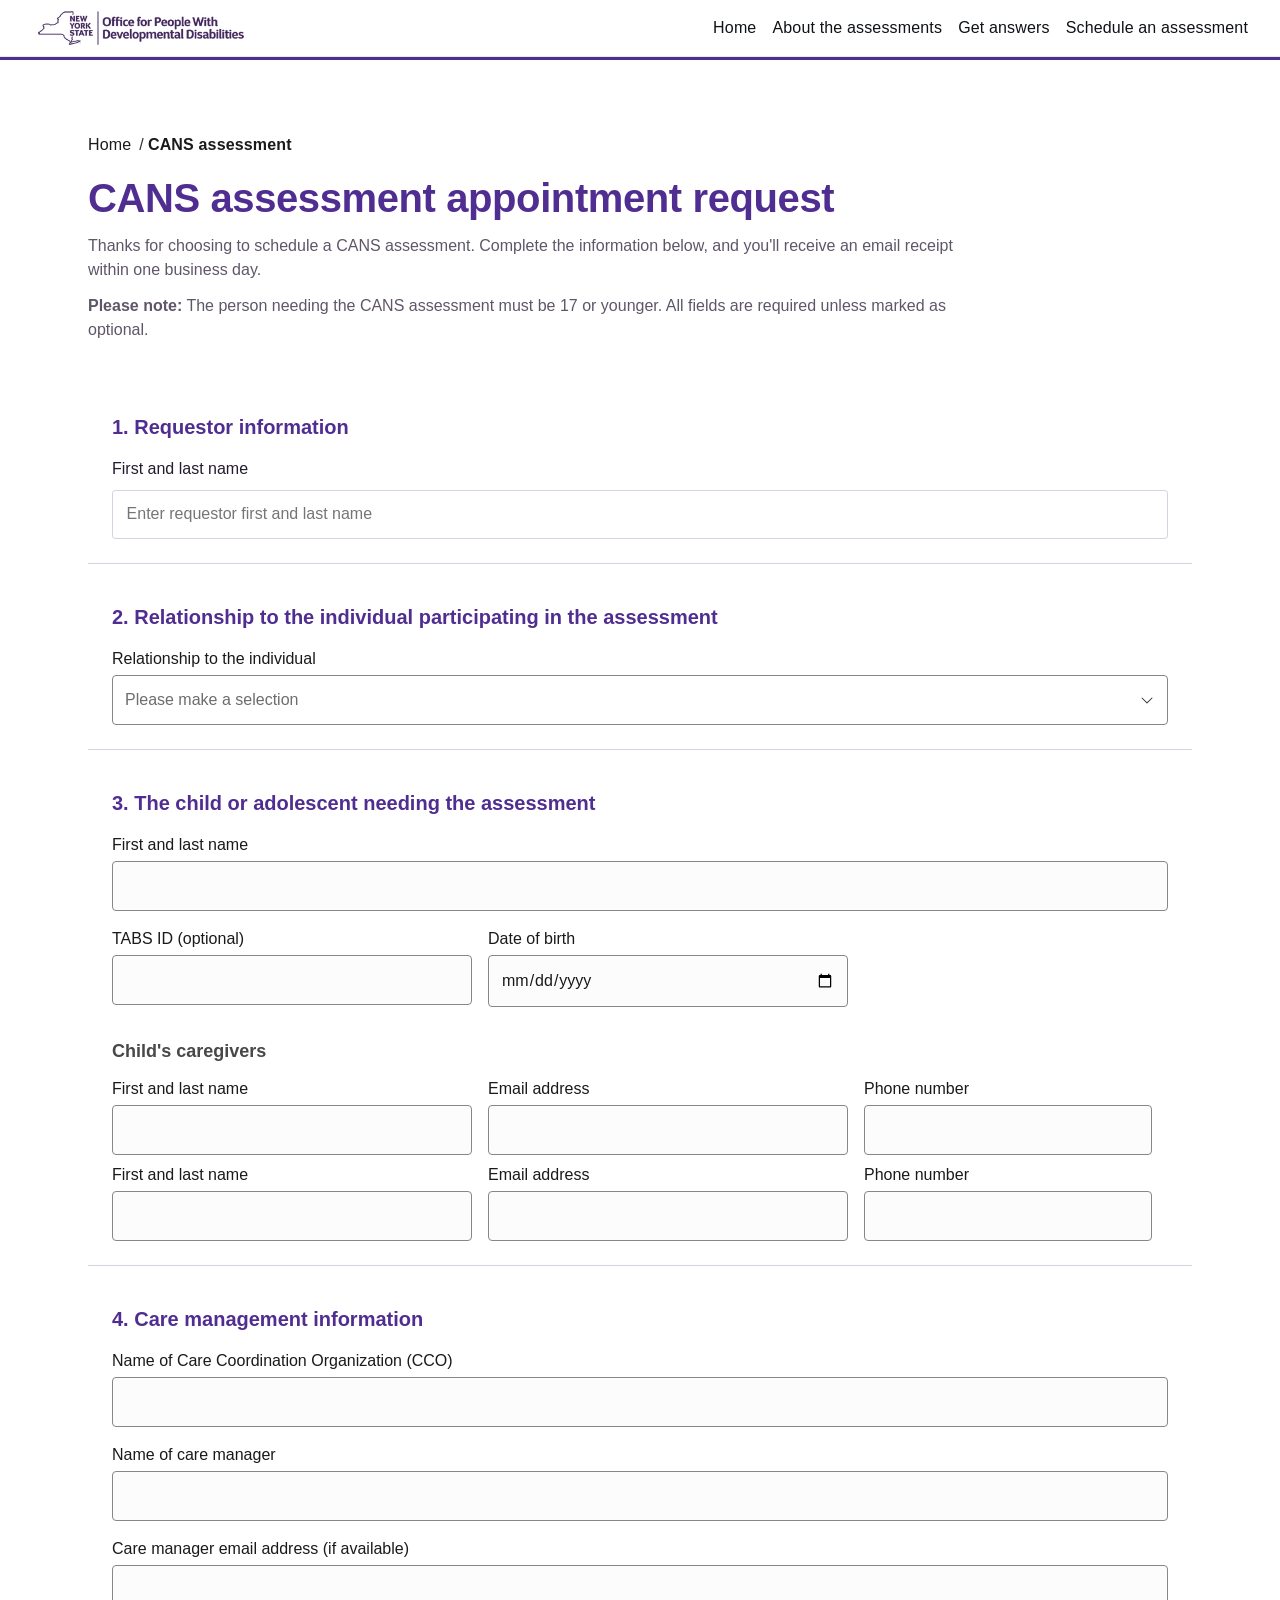
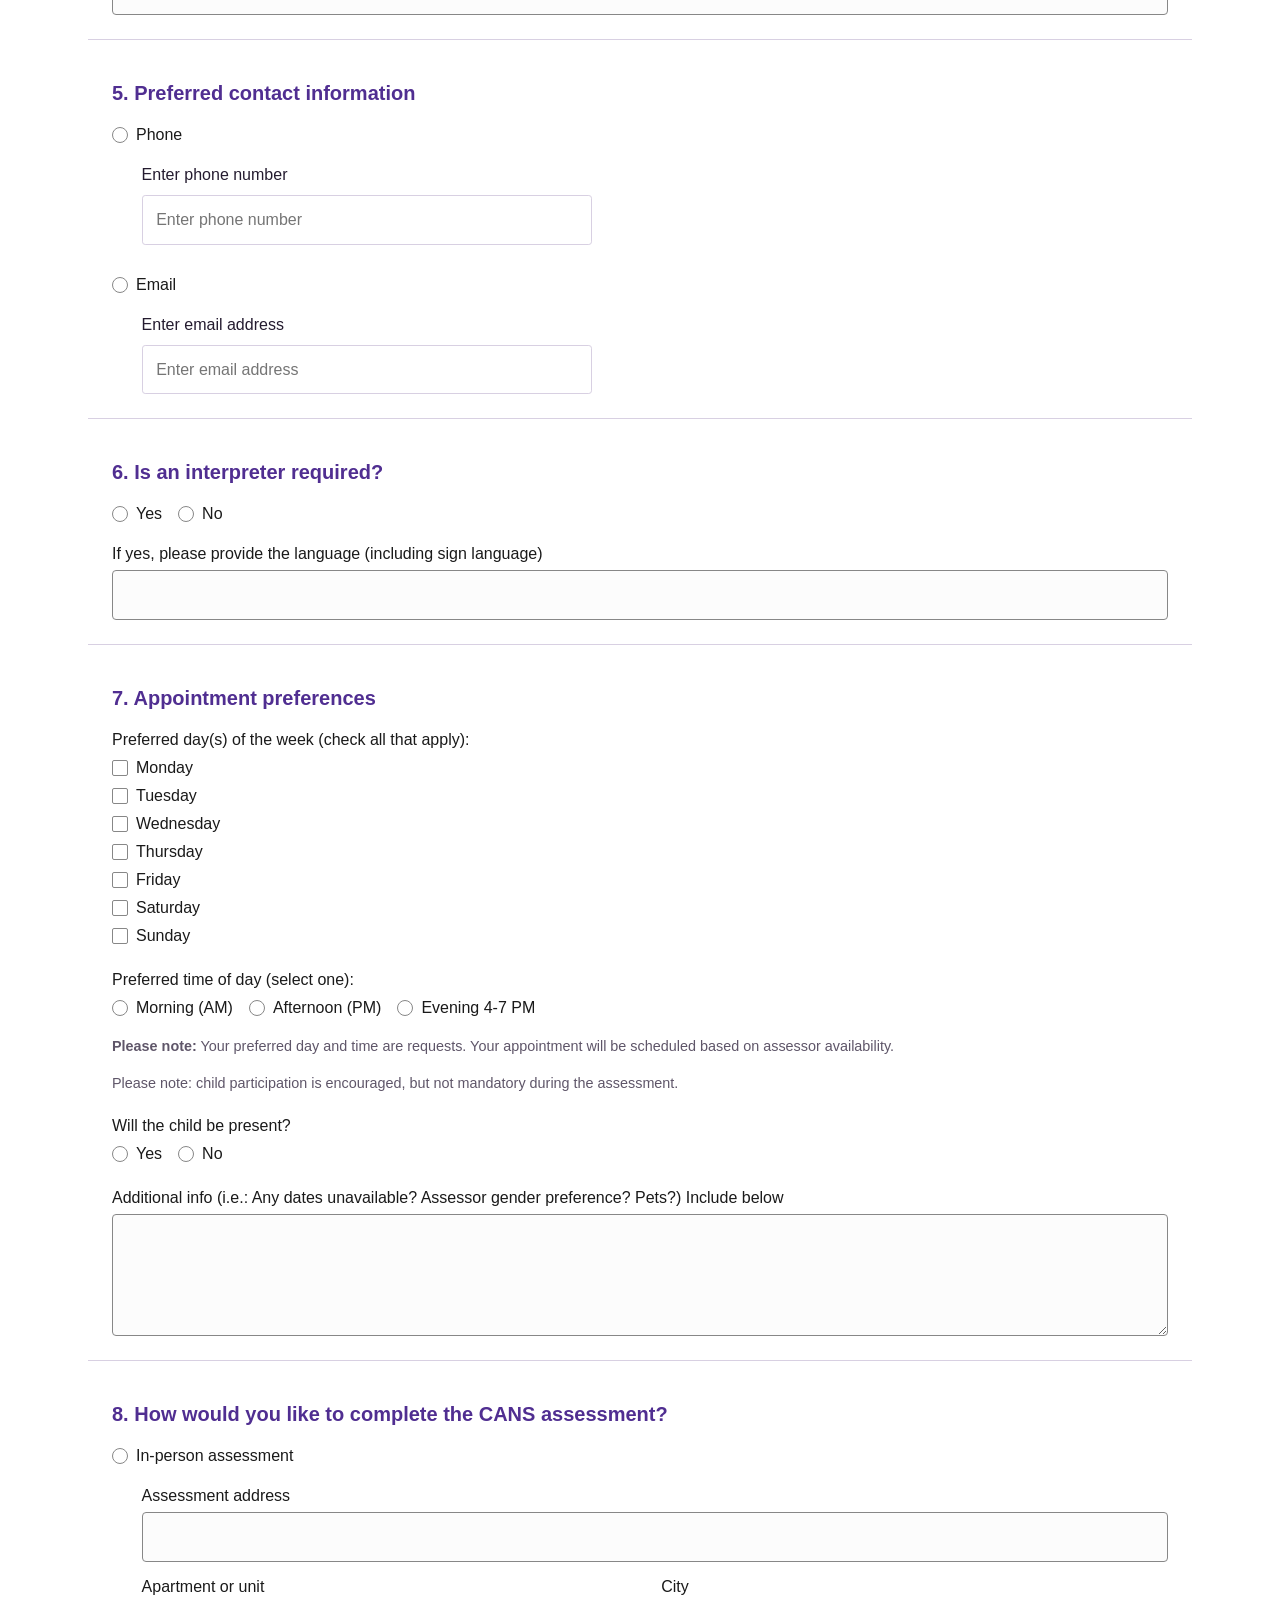
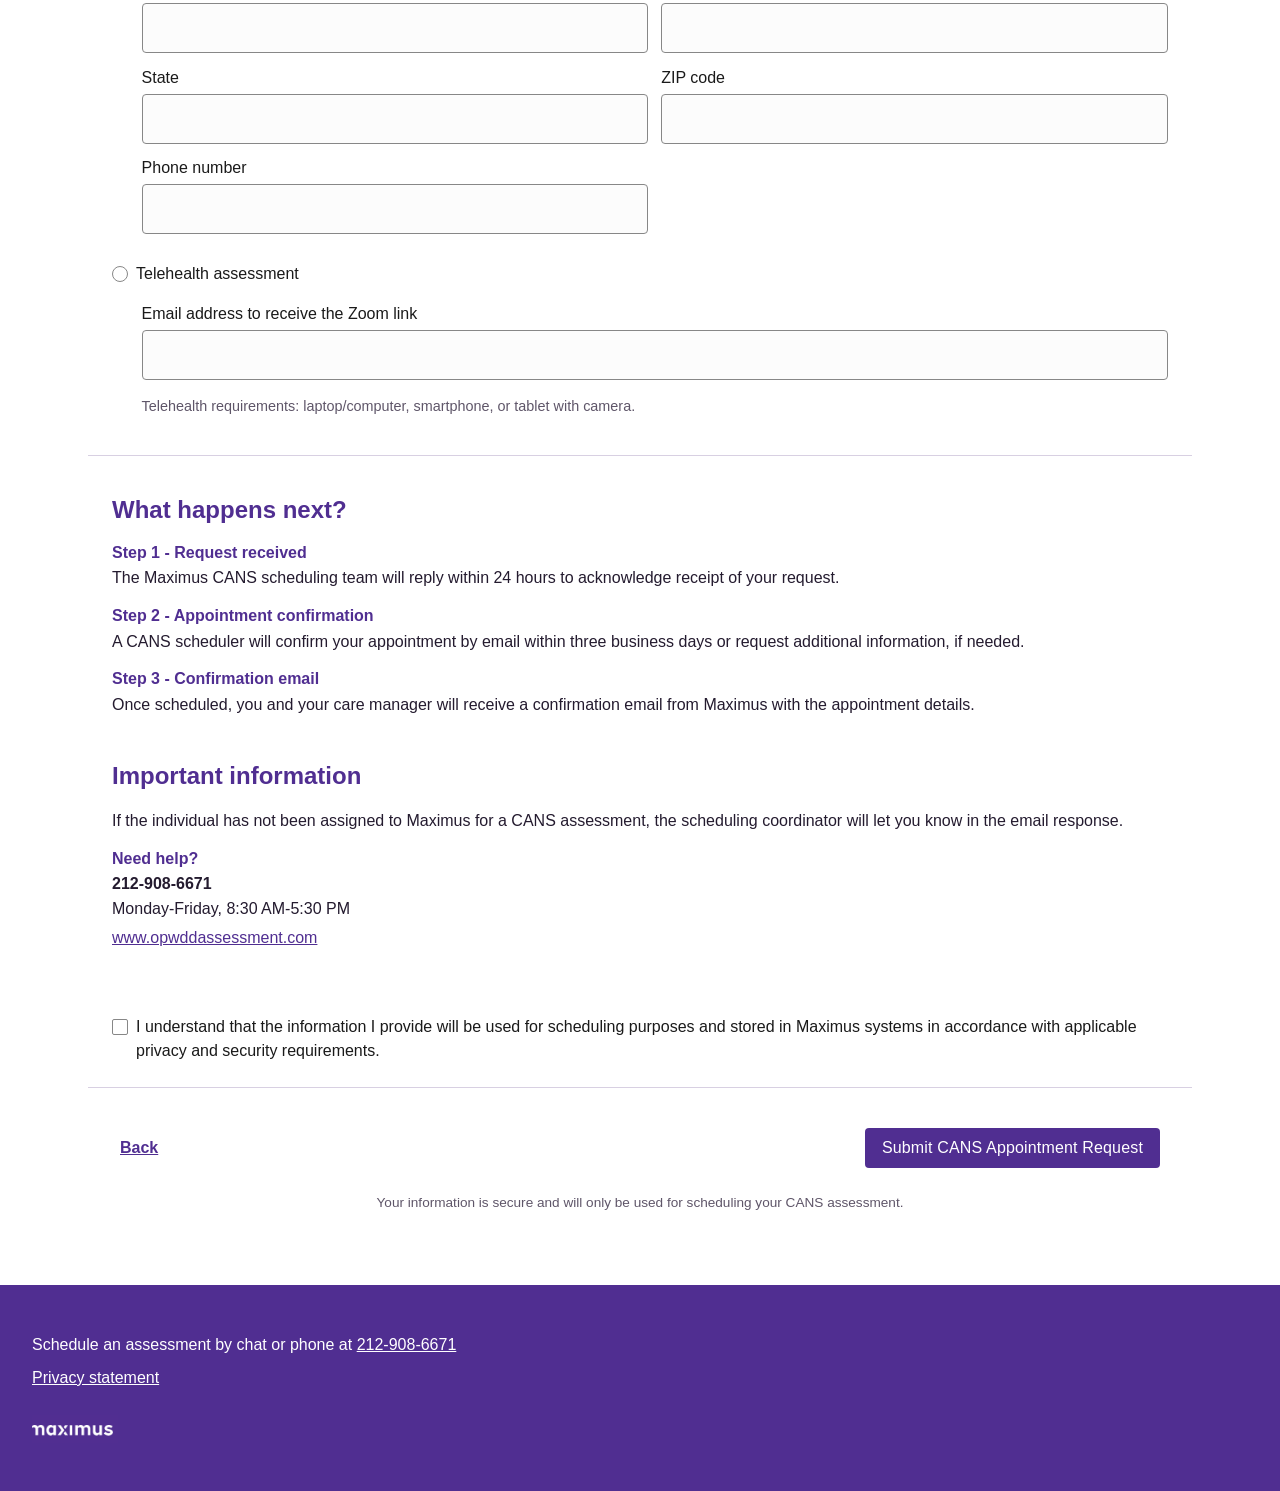
==== commit 27a00d00: "Update OPWDD demo with latest CANS and CAS form changes Sync the published demo with the current pro" ====
--- a/NY OPWDD/form-one.html
+++ b/NY OPWDD/form-one.html
@@ -9,7 +9,7 @@
     <link rel="stylesheet" href="../node_modules/@mms/design-system/dist/styles/tokens-semantic.css">
     <link rel="stylesheet" href="../node_modules/@mms/design-system/dist/themes/maximus.css">
     <link rel="stylesheet" href="styles.css?v=1">
-    <link rel="stylesheet" href="forms.css?v=4">
+    <link rel="stylesheet" href="forms.css?v=5">
     <script type="module" src="../node_modules/@mms/design-system/dist/standalone.js"></script>
   </head>
   <body>
@@ -50,7 +50,7 @@
           <div class="field-grid child-fields">
             <mms-text-field label="First and last name" name="individual-name" required></mms-text-field>
             <mms-text-field label="TABS ID (optional)" name="tabs-id"></mms-text-field>
-            <mms-text-field label="Date of birth" placeholder="MM/DD/YYYY" name="date-of-birth" required></mms-text-field>
+            <mms-text-field label="Date of birth" name="date-of-birth" type="date" required></mms-text-field>
           </div>
           <p class="caregivers-heading">Child's caregivers</p>
           <div class="caregiver-list" id="caregiver-list">
@@ -59,8 +59,12 @@
               <mms-text-field label="Email address" name="caregiver-email[]" type="email"></mms-text-field>
               <mms-text-field label="Phone number" name="caregiver-phone[]" type="tel"></mms-text-field>
             </div>
-          </div>
-          <mms-button id="add-caregiver" variant="ghost" label="+ Add another caregiver"></mms-button>
+            <div class="caregiver-row">
+              <mms-text-field label="First and last name" name="caregiver-name[]"></mms-text-field>
+              <mms-text-field label="Email address" name="caregiver-email[]" type="email"></mms-text-field>
+              <mms-text-field label="Phone number" name="caregiver-phone[]" type="tel"></mms-text-field>
+            </div>
+          </div>
         </section>
 
         <section class="form-section form-card">
@@ -74,18 +78,18 @@
 
         <section class="form-section form-card">
           <div class="section-heading"><h2>5. Preferred contact information</h2></div>
-          <mms-radio-group name="preferred-contact" orientation="horizontal" required>
+          <mms-radio-group class="contact-choice-group" name="preferred-contact" orientation="vertical" required>
             <mms-radio value="phone" label="Phone"></mms-radio>
+            <div class="conditional-contact-field" id="phone-contact-field">
+              <label class="native-field-label" for="phone">Enter phone number</label>
+              <input class="native-text-input" id="phone" name="phone" type="tel" placeholder="Enter phone number" />
+            </div>
             <mms-radio value="email" label="Email"></mms-radio>
-          </mms-radio-group>
-          <div class="conditional-contact-field" id="phone-contact-field" hidden>
-            <label class="native-field-label" for="phone">Enter phone number</label>
-            <input class="native-text-input" id="phone" name="phone" type="tel" placeholder="Enter phone number" />
-          </div>
-          <div class="conditional-contact-field" id="email-contact-field" hidden>
-            <label class="native-field-label" for="email">Enter email address</label>
-            <input class="native-text-input" id="email" name="email" type="email" placeholder="Enter email address" />
-          </div>
+            <div class="conditional-contact-field" id="email-contact-field">
+              <label class="native-field-label" for="email">Enter email address</label>
+              <input class="native-text-input" id="email" name="email" type="email" placeholder="Enter email address" />
+            </div>
+          </mms-radio-group>
         </section>
 
         <section class="form-section form-card form-card-wide">
@@ -95,8 +99,8 @@
               <mms-radio value="yes" label="Yes"></mms-radio>
               <mms-radio value="no" label="No"></mms-radio>
             </mms-radio-group>
-            <div id="interpreter-language-field" hidden>
-              <mms-text-field label="Please provide the language (including Sign Language)" name="interpreter-language"></mms-text-field>
+            <div id="interpreter-language-field">
+              <mms-text-field label="If yes, please provide the language (including sign language)" name="interpreter-language"></mms-text-field>
             </div>
           </div>
         </section>
@@ -128,24 +132,24 @@
 
         <section class="form-section form-card">
           <div class="section-heading"><h2>8. How would you like to complete the CANS assessment?</h2></div>
-          <mms-radio-group name="assessment-method" orientation="horizontal" required>
+          <mms-radio-group class="method-choice-group" name="assessment-method" orientation="vertical" required>
             <mms-radio value="in-person" label="In-person assessment"></mms-radio>
+            <div class="conditional-method-fields cans-in-person-fields" id="in-person-fields">
+              <div class="address-grid">
+                <mms-text-field label="Assessment address" name="assessment-address"></mms-text-field>
+                <mms-text-field label="Apartment or unit" name="assessment-unit"></mms-text-field>
+                <mms-text-field label="City" name="assessment-city"></mms-text-field>
+                <mms-text-field label="State" name="assessment-state"></mms-text-field>
+                <mms-text-field label="ZIP code" name="assessment-zip"></mms-text-field>
+                <mms-text-field label="Phone number" name="assessment-phone" type="tel"></mms-text-field>
+              </div>
+            </div>
             <mms-radio value="telehealth" label="Telehealth assessment"></mms-radio>
-          </mms-radio-group>
-          <div class="conditional-method-fields cans-in-person-fields" id="in-person-fields" hidden>
-            <div class="address-grid">
-              <mms-text-field label="Assessment address" name="assessment-address"></mms-text-field>
-              <mms-text-field label="Apartment or unit" name="assessment-unit"></mms-text-field>
-              <mms-text-field label="City" name="assessment-city"></mms-text-field>
-              <mms-text-field label="State" name="assessment-state"></mms-text-field>
-              <mms-text-field label="ZIP code" name="assessment-zip"></mms-text-field>
-              <mms-text-field label="Phone number" name="assessment-phone" type="tel"></mms-text-field>
-            </div>
-          </div>
-          <div class="conditional-method-fields" id="telehealth-fields" hidden>
-            <mms-text-field label="Email address to receive the Zoom link" name="zoom-email" type="email"></mms-text-field>
-            <p class="field-note">Telehealth requirements: laptop/computer, smartphone, or tablet with camera.</p>
-          </div>
+            <div class="conditional-method-fields" id="telehealth-fields">
+              <mms-text-field label="Email address to receive the Zoom link" name="zoom-email" type="email"></mms-text-field>
+              <p class="field-note">Telehealth requirements: laptop/computer, smartphone, or tablet with camera.</p>
+            </div>
+          </mms-radio-group>
         </section>
 
         <section class="form-section form-card form-card-wide next-steps">
@@ -199,43 +203,20 @@
         otherInput.required = showOther;
       });
 
-      document.querySelector('#add-caregiver').addEventListener('click', function () {
-        const caregiverList = document.querySelector('#caregiver-list');
-        const caregiverNumber = caregiverList.children.length + 1;
-        const caregiverRow = document.createElement('div');
-        caregiverRow.className = 'caregiver-row';
-        caregiverRow.innerHTML = '<mms-text-field label="First and last name" name="caregiver-name[]"></mms-text-field><mms-text-field label="Email address" name="caregiver-email[]" type="email"></mms-text-field><mms-text-field label="Phone number" name="caregiver-phone[]" type="tel"></mms-text-field><mms-button class="remove-caregiver" variant="ghost" label="Remove" aria-label="Remove caregiver ' + caregiverNumber + '"></mms-button>';
-        caregiverList.appendChild(caregiverRow);
-        hideRequiredIndicators(caregiverRow);
-        caregiverRow.querySelector('.remove-caregiver').addEventListener('click', function () {
-          caregiverRow.remove();
-        });
-      });
-
       document.querySelector('mms-radio-group[name="preferred-contact"]').addEventListener('change', function (event) {
-        const showPhone = event.detail.value === 'phone';
-        const phoneField = document.querySelector('#phone');
-        const emailField = document.querySelector('#email');
-        document.querySelector('#phone-contact-field').hidden = !showPhone;
-        document.querySelector('#email-contact-field').hidden = showPhone;
-        phoneField.required = showPhone;
-        emailField.required = !showPhone;
+        const usePhone = event.detail.value === 'phone';
+        document.querySelector('#phone').required = usePhone;
+        document.querySelector('#email').required = !usePhone;
       });
 
       document.querySelector('mms-radio-group[name="interpreter-required"]').addEventListener('change', function (event) {
-        const showLanguage = event.detail.value === 'yes';
-        const languageField = document.querySelector('#interpreter-language-field');
-        const languageInput = languageField.querySelector('mms-text-field');
-        languageField.hidden = !showLanguage;
-        languageInput.required = showLanguage;
+        document.querySelector('#interpreter-language-field mms-text-field').required = event.detail.value === 'yes';
       });
 
       document.querySelector('mms-radio-group[name="assessment-method"]').addEventListener('change', function (event) {
         const showInPerson = event.detail.value === 'in-person';
         const inPersonFields = document.querySelector('#in-person-fields');
         const telehealthFields = document.querySelector('#telehealth-fields');
-        inPersonFields.hidden = !showInPerson;
-        telehealthFields.hidden = showInPerson;
         inPersonFields.querySelectorAll('mms-text-field').forEach(function (field) {
           field.required = showInPerson && field.name === 'assessment-address';
         });
--- a/NY OPWDD/forms.css
+++ b/NY OPWDD/forms.css
@@ -116,6 +116,9 @@
 .inline-error { display: block; margin-top: 0.4rem; color: #aa010e; font-size: 0.9rem; font-weight: 400; }
 .native-text-input { width: 100%; min-height: 3rem; padding: 0.7rem 0.85rem; color: var(--maximus-ink); background: var(--maximus-surface); border: 1px solid var(--maximus-line); border-radius: 0.2rem; font: inherit; }
 .conditional-contact-field { margin-top: 1rem; }
+.contact-choice-group { display: block; max-width: 30rem; }
+.contact-choice-group .conditional-contact-field { margin: 0.75rem 0 1.5rem; padding-left: 1.85rem; }
+.contact-choice-group .conditional-contact-field:last-child { margin-bottom: 0; }
 .native-select { width: 100%; min-height: 3rem; padding: 0.7rem 0.85rem; color: var(--maximus-ink); background: var(--maximus-surface); border: 1px solid var(--maximus-line); border-radius: 0.2rem; font: inherit; }
 .native-text-input:focus-visible, .native-select:focus-visible, textarea:focus-visible { outline: 0.2rem solid var(--maximus-primary); outline-offset: 0.1rem; }
 .choice-grid { display: grid; grid-template-columns: repeat(2, minmax(0, 1fr)); gap: 1rem 2rem; margin: 0; padding: 0; border: 0; }
@@ -131,8 +134,8 @@
 .child-caregivers-grid .caregiver-list { display: contents; }
 .child-caregivers-grid .child-fields,
 .child-caregivers-grid .caregiver-row { display: grid; grid-template-columns: subgrid; grid-column: 1 / -1; gap: 1rem; }
+.child-caregivers-grid .caregiver-row + .caregiver-row { margin-top: 0.5rem; }
 .add-caregiver { width: fit-content; padding: 0.65rem 0; color: var(--maximus-primary); background: transparent; border: 0; font: inherit; font-weight: 800; cursor: pointer; }
-#add-caregiver { margin-top: 1rem; }
 .interpreter-row { display: grid; grid-template-columns: 0.8fr 2fr; align-items: end; gap: 2rem; }
 .cans-interpreter-row { display: block; }
 .cans-interpreter-row #interpreter-language-field { margin-top: 1rem; }
@@ -150,6 +153,9 @@
 .method-panel-purple input { accent-color: var(--maximus-primary); }
 .assessment-method-choices { margin-bottom: 1rem; }
 .conditional-method-fields { margin-top: 1rem; }
+.method-choice-group { display: block; }
+.method-choice-group .conditional-method-fields { margin: 0.75rem 0 1.5rem; padding-left: 1.85rem; }
+.method-choice-group .conditional-method-fields:last-child { margin-bottom: 0; }
 .cans-in-person-fields .address-grid mms-text-field:last-child { grid-column: 1 / 2; }
 .cas-in-person-fields .address-grid mms-text-field:last-child { grid-column: 1 / 2; }
 .address-grid { gap: 0.8rem; }
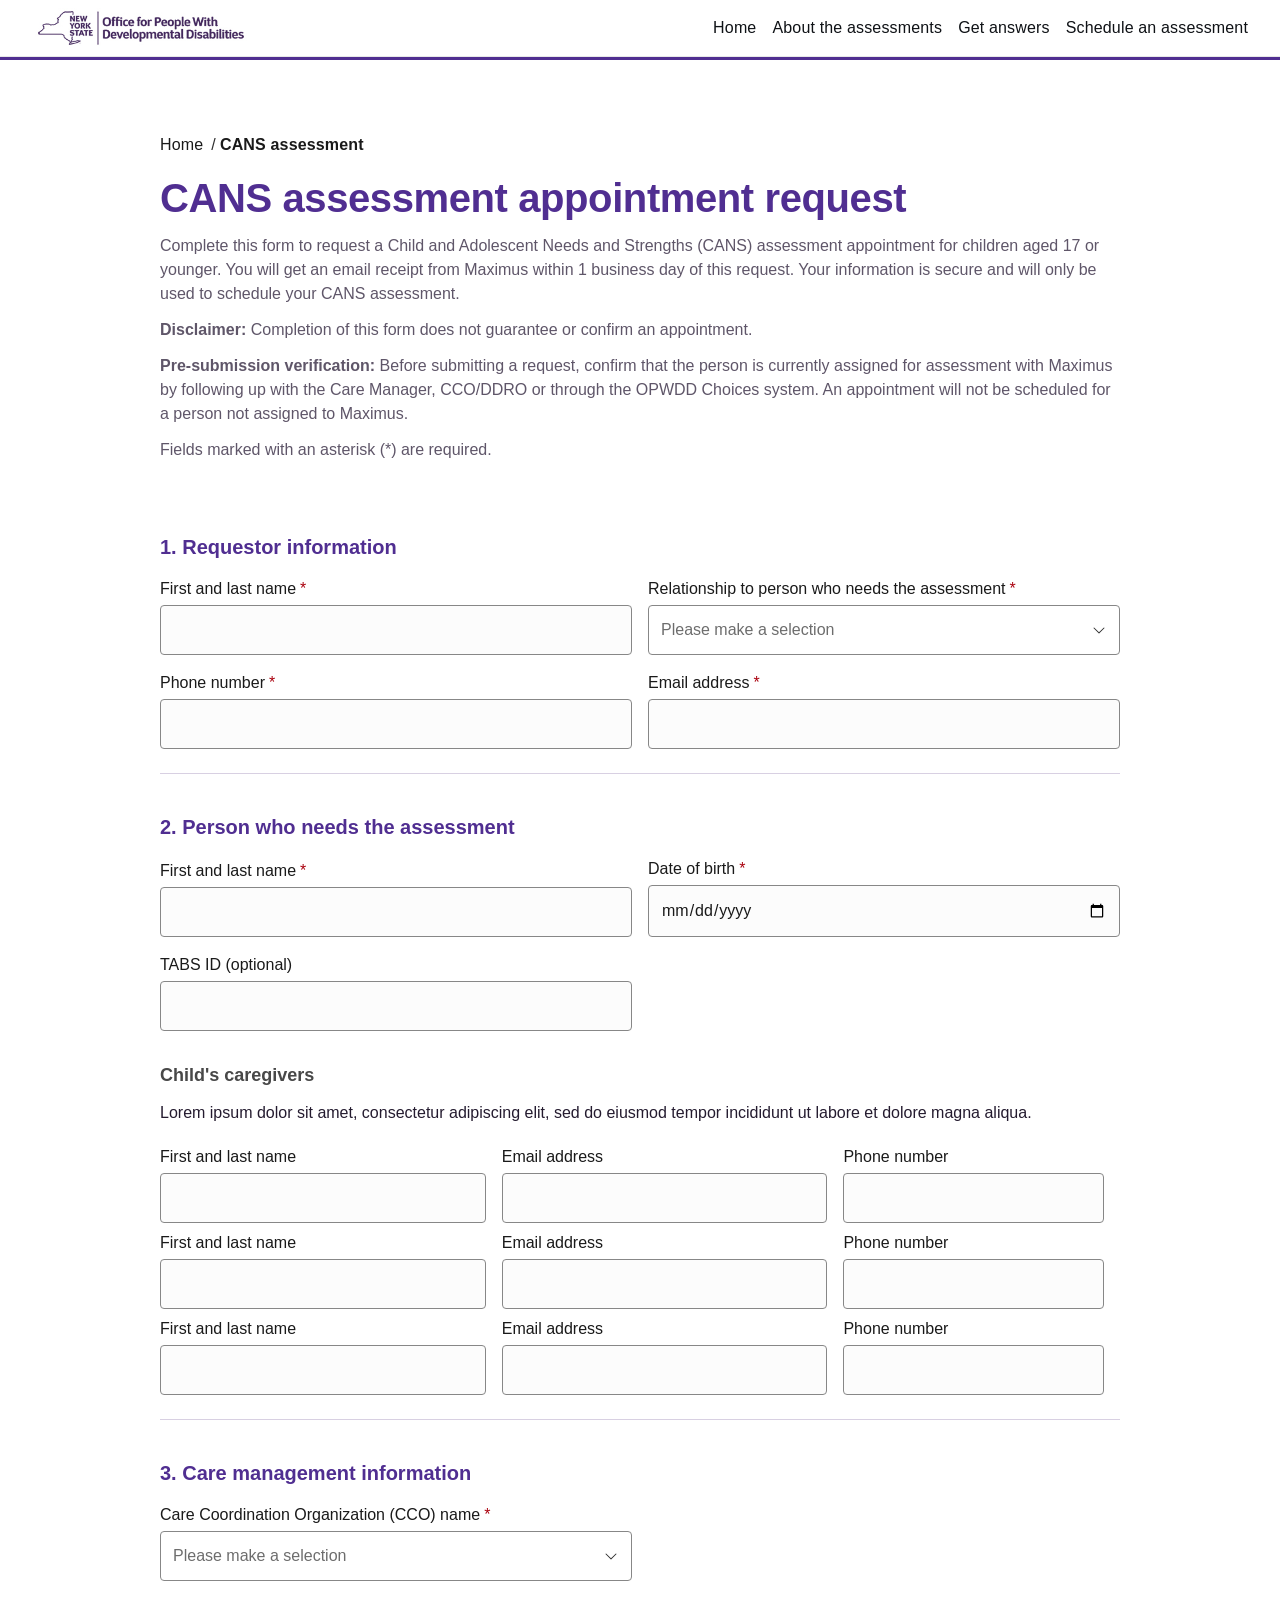
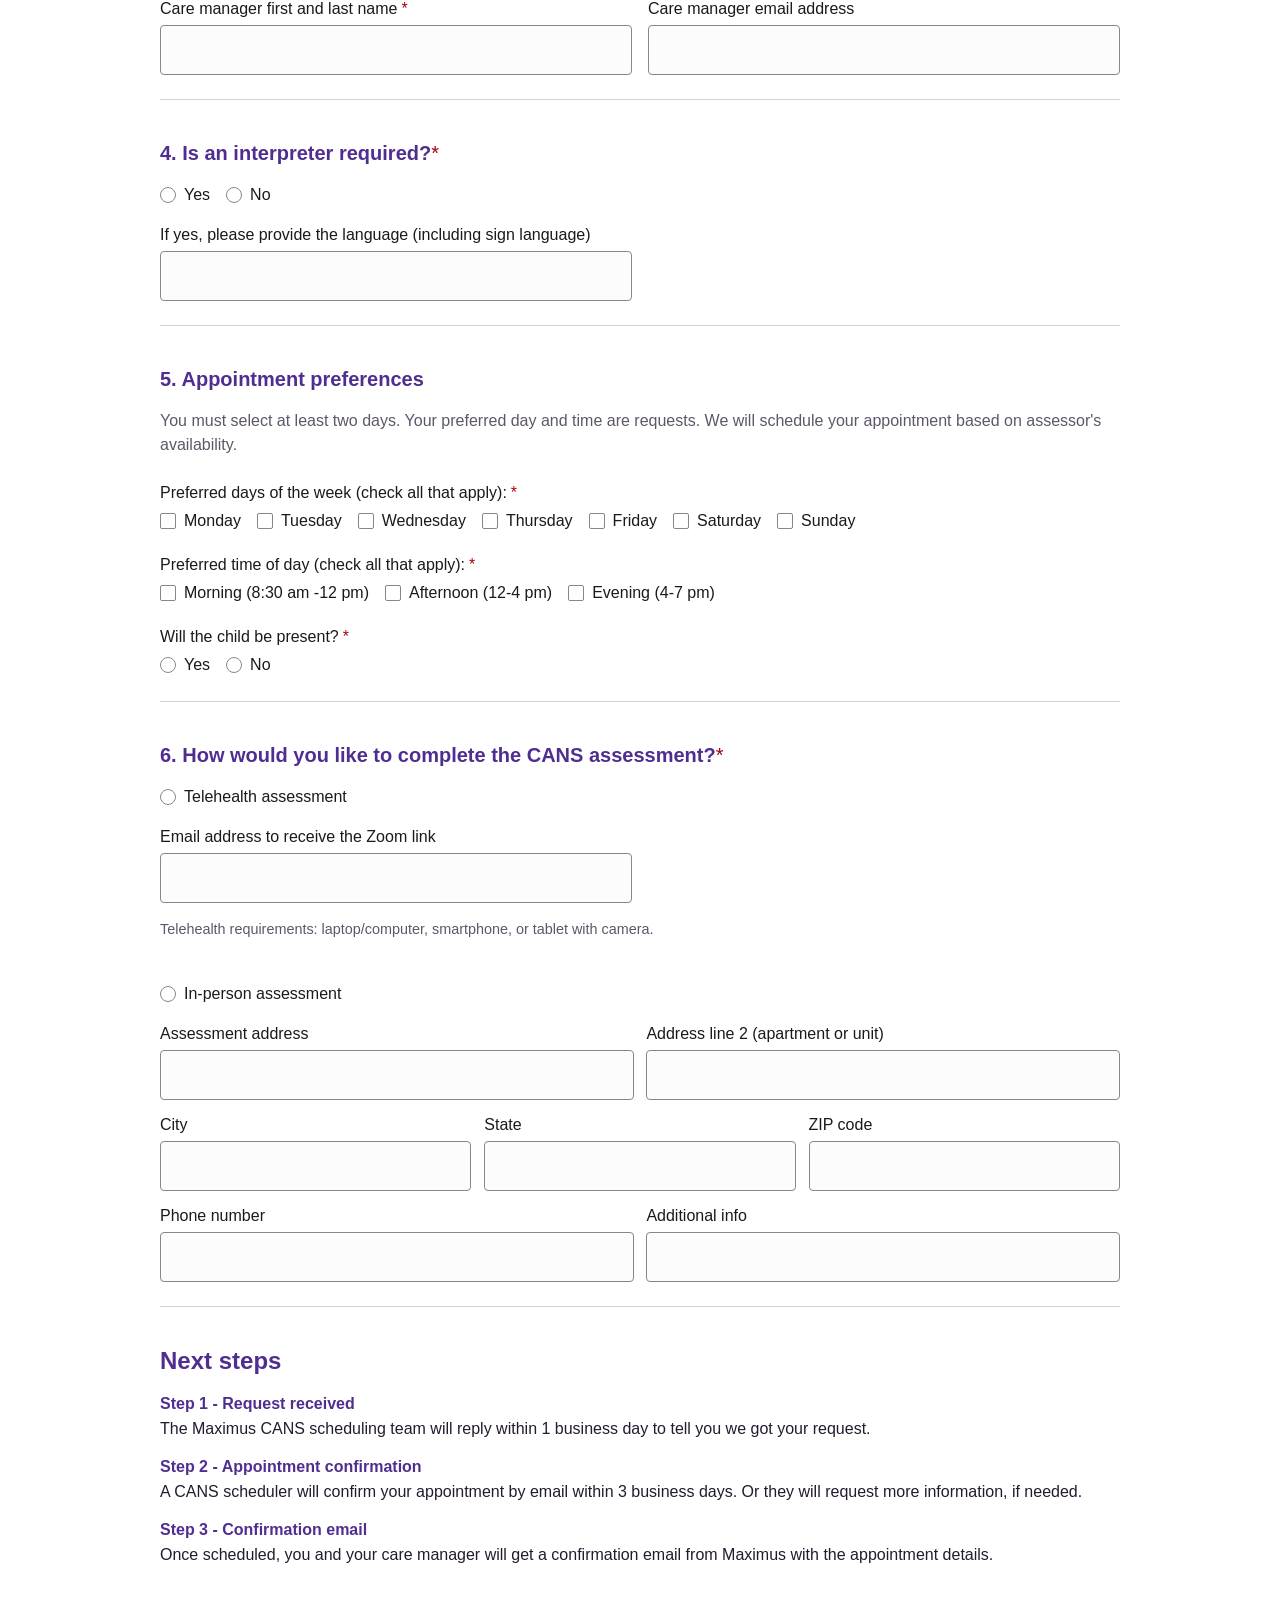
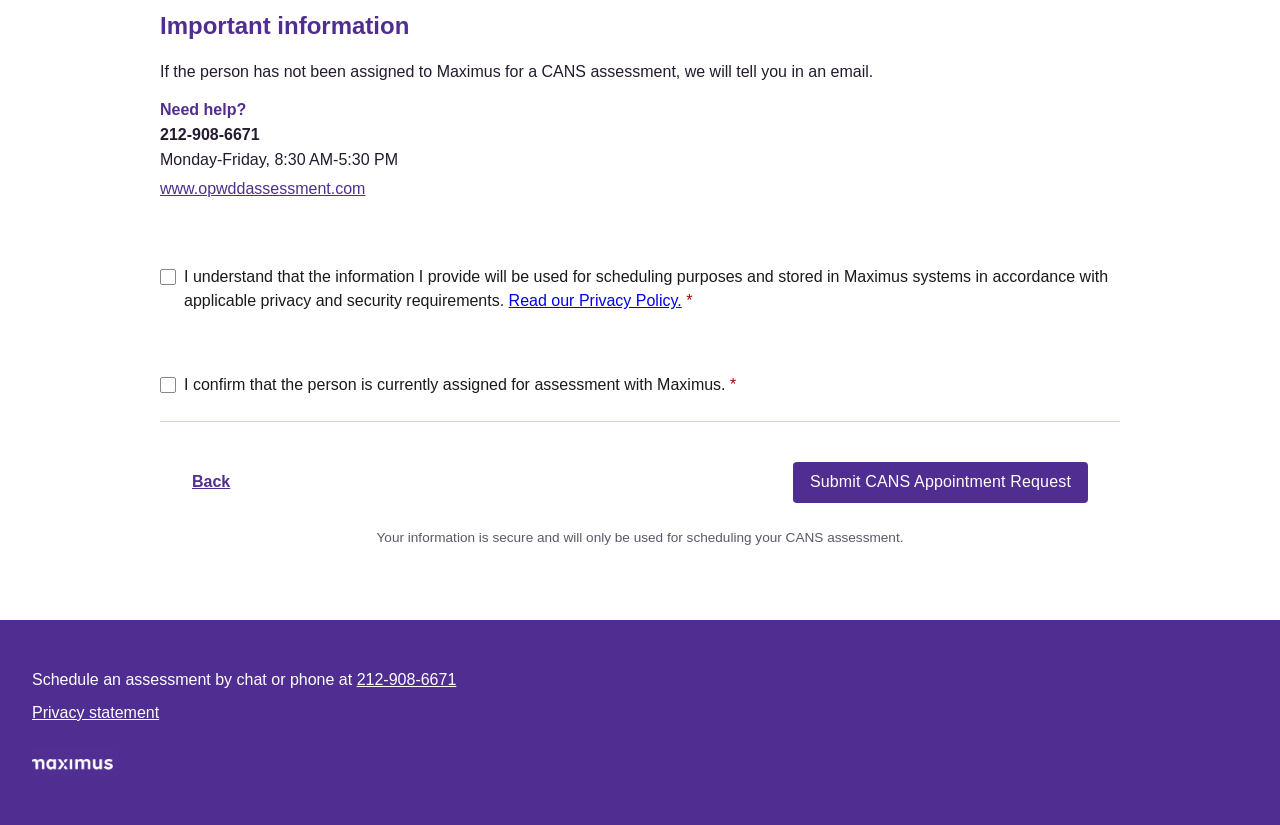
==== commit 971864a3: "Update OPWDD demo with reworked CANS and CAS request forms Sync the published demo with the current " ====
--- a/NY OPWDD/form-one.html
+++ b/NY OPWDD/form-one.html
@@ -9,7 +9,7 @@
     <link rel="stylesheet" href="../node_modules/@mms/design-system/dist/styles/tokens-semantic.css">
     <link rel="stylesheet" href="../node_modules/@mms/design-system/dist/themes/maximus.css">
     <link rel="stylesheet" href="styles.css?v=1">
-    <link rel="stylesheet" href="forms.css?v=5">
+    <link rel="stylesheet" href="forms.css?v=13">
     <script type="module" src="../node_modules/@mms/design-system/dist/standalone.js"></script>
   </head>
   <body>
@@ -25,20 +25,25 @@
       <mms-breadcrumbs items='[{"label":"Home","href":"./index.html"},{"label":"CANS assessment"}]'></mms-breadcrumbs>
       <section class="form-intro" aria-labelledby="page-title">
         <h1 class="cans-page-title" id="page-title">CANS assessment appointment request</h1>
-        <p>Thanks for choosing to schedule a CANS assessment. Complete the information below, and you'll receive an email receipt within one business day.</p>
-        <p class="required-fields-note"><strong>Please note:</strong> The person needing the CANS assessment must be 17 or younger. All fields are required unless marked as optional.</p>
+        <p>Complete this form to request a Child and Adolescent Needs and Strengths (CANS) assessment appointment for children aged 17 or younger. You will get an email receipt from Maximus within 1 business day of this request. Your information is secure and will only be used to schedule your CANS assessment.</p>
+        <p><strong>Disclaimer:</strong> Completion of this form does not guarantee or confirm an appointment.</p>
+        <p><strong>Pre-submission verification:</strong> Before submitting a request, confirm that the person is currently assigned for assessment with Maximus by following up with the Care Manager, CCO/DDRO or through the OPWDD Choices system. An appointment will not be scheduled for a person not assigned to Maximus.</p>
+        <p class="required-fields-note">Fields marked with an asterisk (*) are required.</p>
       </section>
 
       <form class="form-shell reference-form cans-form" action="./cans-success.html" method="get" novalidate>
         <section class="form-section form-card">
           <div class="section-heading"><h2>1. Requestor information</h2></div>
-          <label class="native-field-label" for="requestor-name">First and last name</label>
-          <input class="native-text-input" id="requestor-name" name="requestor-name" type="text" placeholder="Enter requestor first and last name" required />
-        </section>
-
-        <section class="form-section form-card">
-          <div class="section-heading"><h2>2. Relationship to the individual participating in the assessment</h2></div>
-          <mms-select id="relationship" name="relationship" label="Relationship to the individual" placeholder="Please make a selection" required options='[{"value":"self","label":"Self"},{"value":"parent","label":"Parent"},{"value":"guardian","label":"Guardian"},{"value":"care-manager","label":"Care manager"},{"value":"family-member","label":"Family member"},{"value":"residential-provider","label":"Residential provider"},{"value":"other","label":"Other"}]'></mms-select>
+          <div class="field-stack">
+            <div class="field-row">
+              <mms-text-field label="First and last name" name="requestor-name" required></mms-text-field>
+              <mms-select id="relationship" name="relationship" label="Relationship to person who needs the assessment" placeholder="Please make a selection" required options='[{"value":"self","label":"Self"},{"value":"parent","label":"Parent"},{"value":"guardian","label":"Guardian"},{"value":"care-manager","label":"Care manager"},{"value":"family-member","label":"Family member"},{"value":"residential-provider","label":"Residential provider"},{"value":"other","label":"Other"}]'></mms-select>
+            </div>
+            <div class="field-row">
+              <mms-text-field label="Phone number" name="requestor-phone" type="tel" required></mms-text-field>
+              <mms-text-field label="Email address" name="requestor-email" type="email" required></mms-text-field>
+            </div>
+          </div>
           <div class="conditional-contact-field" id="other-relationship-field" hidden>
             <label class="native-field-label" for="other-relationship">Other relationship</label>
             <input class="native-text-input" id="other-relationship" name="other-relationship" type="text" placeholder="Enter relationship" />
@@ -46,13 +51,14 @@
         </section>
 
         <section class="form-section form-card child-caregivers-grid">
-          <div class="section-heading"><h2>3. The child or adolescent needing the assessment</h2></div>
-          <div class="field-grid child-fields">
+          <div class="section-heading"><h2>2. Person who needs the assessment</h2></div>
+          <div class="field-row child-fields">
             <mms-text-field label="First and last name" name="individual-name" required></mms-text-field>
+            <mms-text-field label="Date of birth" name="date-of-birth" type="date" required></mms-text-field>
             <mms-text-field label="TABS ID (optional)" name="tabs-id"></mms-text-field>
-            <mms-text-field label="Date of birth" name="date-of-birth" type="date" required></mms-text-field>
           </div>
           <p class="caregivers-heading">Child's caregivers</p>
+          <p class="caregivers-intro">Lorem ipsum dolor sit amet, consectetur adipiscing elit, sed do eiusmod tempor incididunt ut labore et dolore magna aliqua.</p>
           <div class="caregiver-list" id="caregiver-list">
             <div class="caregiver-row">
               <mms-text-field label="First and last name" name="caregiver-name[]"></mms-text-field>
@@ -64,50 +70,44 @@
               <mms-text-field label="Email address" name="caregiver-email[]" type="email"></mms-text-field>
               <mms-text-field label="Phone number" name="caregiver-phone[]" type="tel"></mms-text-field>
             </div>
+            <div class="caregiver-row">
+              <mms-text-field label="First and last name" name="caregiver-name[]"></mms-text-field>
+              <mms-text-field label="Email address" name="caregiver-email[]" type="email"></mms-text-field>
+              <mms-text-field label="Phone number" name="caregiver-phone[]" type="tel"></mms-text-field>
+            </div>
           </div>
         </section>
 
         <section class="form-section form-card">
-          <div class="section-heading"><h2>4. Care management information</h2></div>
+          <div class="section-heading"><h2>3. Care management information</h2></div>
           <div class="field-stack">
-            <mms-text-field label="Name of Care Coordination Organization (CCO)" name="cco-name" required></mms-text-field>
-            <mms-text-field label="Name of care manager" name="care-manager-name" required></mms-text-field>
-            <mms-text-field label="Care manager email address (if available)" name="care-manager-email" type="email"></mms-text-field>
-          </div>
-        </section>
-
-        <section class="form-section form-card">
-          <div class="section-heading"><h2>5. Preferred contact information</h2></div>
-          <mms-radio-group class="contact-choice-group" name="preferred-contact" orientation="vertical" required>
-            <mms-radio value="phone" label="Phone"></mms-radio>
-            <div class="conditional-contact-field" id="phone-contact-field">
-              <label class="native-field-label" for="phone">Enter phone number</label>
-              <input class="native-text-input" id="phone" name="phone" type="tel" placeholder="Enter phone number" />
-            </div>
-            <mms-radio value="email" label="Email"></mms-radio>
-            <div class="conditional-contact-field" id="email-contact-field">
-              <label class="native-field-label" for="email">Enter email address</label>
-              <input class="native-text-input" id="email" name="email" type="email" placeholder="Enter email address" />
-            </div>
-          </mms-radio-group>
+            <div class="field-row">
+              <mms-select id="cco-name" name="cco-name" label="Care Coordination Organization (CCO) name" placeholder="Please make a selection" required options='[{"value":"advance-care-alliance","label":"Advance Care Alliance (ACA/NY)"},{"value":"care-design-ny","label":"Care Design NY"},{"value":"lifeplan-cco-ny","label":"LIFEPlan CCO NY"},{"value":"person-centered-services","label":"Person Centered Services"},{"value":"prime-care-coordination","label":"Prime Care Coordination"},{"value":"southern-tier-connect","label":"Southern Tier Connect"},{"value":"tri-county-care","label":"Tri-County Care"},{"value":"na","label":"N/A"}]'></mms-select>
+            </div>
+            <div class="field-row">
+              <mms-text-field label="Care manager first and last name" name="care-manager-name" required></mms-text-field>
+              <mms-text-field label="Care manager email address" name="care-manager-email" type="email"></mms-text-field>
+            </div>
+          </div>
         </section>
 
         <section class="form-section form-card form-card-wide">
-          <div class="section-heading"><h2>6. Is an interpreter required?</h2></div>
+          <div class="section-heading"><h2>4. Is an interpreter required?<span class="required-mark">*</span></h2></div>
           <div class="interpreter-row cans-interpreter-row">
             <mms-radio-group name="interpreter-required" orientation="horizontal" required>
               <mms-radio value="yes" label="Yes"></mms-radio>
               <mms-radio value="no" label="No"></mms-radio>
             </mms-radio-group>
-            <div id="interpreter-language-field">
+            <div class="field-row" id="interpreter-language-field">
               <mms-text-field label="If yes, please provide the language (including sign language)" name="interpreter-language"></mms-text-field>
             </div>
           </div>
         </section>
 
         <section class="form-section form-card">
-          <div class="section-heading"><h2>7. Appointment preferences</h2></div>
-          <mms-checkbox-group name="preferred-days" label="Preferred day(s) of the week (check all that apply):">
+          <div class="section-heading"><h2>5. Appointment preferences</h2></div>
+          <p class="field-note">You must select at least two days. Your preferred day and time are requests. We will schedule your appointment based on assessor's availability.</p>
+          <mms-checkbox-group name="preferred-days" orientation="horizontal" required data-min-checked="2" data-error-message="Choose at least 2 preferred days of the week." label="Preferred days of the week (check all that apply):">
             <mms-checkbox checked-value="monday" label="Monday"></mms-checkbox>
             <mms-checkbox checked-value="tuesday" label="Tuesday"></mms-checkbox>
             <mms-checkbox checked-value="wednesday" label="Wednesday"></mms-checkbox>
@@ -116,56 +116,57 @@
             <mms-checkbox checked-value="saturday" label="Saturday"></mms-checkbox>
             <mms-checkbox checked-value="sunday" label="Sunday"></mms-checkbox>
           </mms-checkbox-group>
-          <mms-radio-group name="preferred-time" label="Preferred time of day (select one):" orientation="horizontal" required>
-            <mms-radio value="morning" label="Morning (AM)"></mms-radio>
-            <mms-radio value="afternoon" label="Afternoon (PM)"></mms-radio>
-            <mms-radio value="evening" label="Evening 4-7 PM"></mms-radio>
-          </mms-radio-group>
-          <p class="field-note"><strong>Please note:</strong> Your preferred day and time are requests. Your appointment will be scheduled based on assessor availability.</p>
-          <p class="field-note child-presence-note">Please note: child participation is encouraged, but not mandatory during the assessment.</p>
+          <mms-checkbox-group name="preferred-time" orientation="horizontal" required data-min-checked="1" data-error-message="Choose at least 1 preferred time of day." label="Preferred time of day (check all that apply):">
+            <mms-checkbox checked-value="morning" label="Morning (8:30 am -12 pm)"></mms-checkbox>
+            <mms-checkbox checked-value="afternoon" label="Afternoon (12-4 pm)"></mms-checkbox>
+            <mms-checkbox checked-value="evening" label="Evening (4-7 pm)"></mms-checkbox>
+          </mms-checkbox-group>
           <mms-radio-group name="child-present" label="Will the child be present?" orientation="horizontal" required>
             <mms-radio value="yes" label="Yes"></mms-radio>
             <mms-radio value="no" label="No"></mms-radio>
           </mms-radio-group>
-          <mms-text-area label="Additional info (i.e.: Any dates unavailable? Assessor gender preference? Pets?) Include below" name="additional-info" rows="4"></mms-text-area>
         </section>
 
         <section class="form-section form-card">
-          <div class="section-heading"><h2>8. How would you like to complete the CANS assessment?</h2></div>
+          <div class="section-heading"><h2>6. How would you like to complete the CANS assessment?<span class="required-mark">*</span></h2></div>
           <mms-radio-group class="method-choice-group" name="assessment-method" orientation="vertical" required>
+            <mms-radio value="telehealth" label="Telehealth assessment"></mms-radio>
+            <div class="conditional-method-fields" id="telehealth-fields">
+              <div class="field-row">
+                <mms-text-field label="Email address to receive the Zoom link" name="zoom-email" type="email"></mms-text-field>
+              </div>
+              <p class="field-note">Telehealth requirements: laptop/computer, smartphone, or tablet with camera.</p>
+            </div>
             <mms-radio value="in-person" label="In-person assessment"></mms-radio>
             <div class="conditional-method-fields cans-in-person-fields" id="in-person-fields">
               <div class="address-grid">
-                <mms-text-field label="Assessment address" name="assessment-address"></mms-text-field>
-                <mms-text-field label="Apartment or unit" name="assessment-unit"></mms-text-field>
-                <mms-text-field label="City" name="assessment-city"></mms-text-field>
-                <mms-text-field label="State" name="assessment-state"></mms-text-field>
-                <mms-text-field label="ZIP code" name="assessment-zip"></mms-text-field>
-                <mms-text-field label="Phone number" name="assessment-phone" type="tel"></mms-text-field>
+                <mms-text-field class="address-half" label="Assessment address" name="assessment-address"></mms-text-field>
+                <mms-text-field class="address-half" label="Address line 2 (apartment or unit)" name="assessment-unit"></mms-text-field>
+                <mms-text-field class="address-third" label="City" name="assessment-city"></mms-text-field>
+                <mms-text-field class="address-third" label="State" name="assessment-state"></mms-text-field>
+                <mms-text-field class="address-third" label="ZIP code" name="assessment-zip"></mms-text-field>
+                <mms-text-field class="address-half" label="Phone number" name="assessment-phone" type="tel"></mms-text-field>
+                <mms-text-field class="address-half" label="Additional info" name="additional-info"></mms-text-field>
               </div>
-            </div>
-            <mms-radio value="telehealth" label="Telehealth assessment"></mms-radio>
-            <div class="conditional-method-fields" id="telehealth-fields">
-              <mms-text-field label="Email address to receive the Zoom link" name="zoom-email" type="email"></mms-text-field>
-              <p class="field-note">Telehealth requirements: laptop/computer, smartphone, or tablet with camera.</p>
             </div>
           </mms-radio-group>
         </section>
 
         <section class="form-section form-card form-card-wide next-steps">
           <div>
-            <h2>What happens next?</h2>
-            <h3>Step 1 - Request received</h3><p>The Maximus CANS scheduling team will reply within 24 hours to acknowledge receipt of your request.</p>
-            <h3>Step 2 - Appointment confirmation</h3><p>A CANS scheduler will confirm your appointment by email within three business days or request additional information, if needed.</p>
-            <h3>Step 3 - Confirmation email</h3><p>Once scheduled, you and your care manager will receive a confirmation email from Maximus with the appointment details.</p>
+            <h2>Next steps</h2>
+            <h3>Step 1 - Request received</h3><p>The Maximus CANS scheduling team will reply within 1 business day to tell you we got your request.</p>
+            <h3>Step 2 - Appointment confirmation</h3><p>A CANS scheduler will confirm your appointment by email within 3 business days. Or they will request more information, if needed.</p>
+            <h3>Step 3 - Confirmation email</h3><p>Once scheduled, you and your care manager will get a confirmation email from Maximus with the appointment details.</p>
           </div>
           <div>
             <h2>Important information</h2>
-            <p>If the individual has not been assigned to Maximus for a CANS assessment, the scheduling coordinator will let you know in the email response.</p>
+            <p>If the person has not been assigned to Maximus for a CANS assessment, we will tell you in an email.</p>
             <h3>Need help?</h3><p><strong>212-908-6671</strong><br />Monday-Friday, 8:30 AM-5:30 PM</p>
             <p><a href="https://www.opwddassessment.com">www.opwddassessment.com</a></p>
           </div>
-          <mms-checkbox class="privacy-check" field-name="privacy-acknowledgment" required label="I understand that the information I provide will be used for scheduling purposes and stored in Maximus systems in accordance with applicable privacy and security requirements."></mms-checkbox>
+          <mms-checkbox class="privacy-check" data-privacy-link field-name="privacy-acknowledgment" required label="I understand that the information I provide will be used for scheduling purposes and stored in Maximus systems in accordance with applicable privacy and security requirements. Read our Privacy Policy."></mms-checkbox>
+          <mms-checkbox class="privacy-check" field-name="additional-acknowledgment" required label="I confirm that the person is currently assigned for assessment with Maximus."></mms-checkbox>
         </section>
 
         <div class="form-actions">
@@ -177,23 +178,48 @@
     </main>
 
     <script>
-      function hideRequiredIndicators(root) {
-        var tags = ['mms-text-field', 'mms-select', 'mms-radio-group', 'mms-checkbox-group', 'mms-checkbox', 'mms-text-area'];
-        Promise.all(tags.map(function (tag) { return customElements.whenDefined(tag); })).then(function () {
-          root.querySelectorAll(tags.join(', ')).forEach(function (field) {
+      function linkPrivacyPolicy(root) {
+        var linkText = 'Read our Privacy Policy.';
+        customElements.whenDefined('mms-checkbox').then(function () {
+          root.querySelectorAll('mms-checkbox[data-privacy-link]').forEach(function (box) {
             var apply = function () {
-              if (field.shadowRoot && !field.shadowRoot.querySelector('style[data-hide-required]')) {
-                var style = document.createElement('style');
-                style.setAttribute('data-hide-required', '');
-                style.textContent = '.required-indicator { display: none; }';
-                field.shadowRoot.appendChild(style);
+              var label = box.shadowRoot && box.shadowRoot.querySelector('.label');
+              if (!label || label.querySelector('a')) return;
+              var walker = document.createTreeWalker(label, NodeFilter.SHOW_TEXT);
+              var node;
+              while ((node = walker.nextNode())) {
+                var index = node.nodeValue.indexOf(linkText);
+                if (index === -1) continue;
+                var tail = node.splitText(index);
+                tail.nodeValue = tail.nodeValue.slice(linkText.length);
+                var anchor = document.createElement('a');
+                anchor.href = '#privacy';
+                anchor.textContent = linkText;
+                label.insertBefore(anchor, tail);
+                return;
               }
             };
-            field.updateComplete ? field.updateComplete.then(apply) : apply();
+            box.updateComplete ? box.updateComplete.then(apply) : apply();
           });
         });
       }
-      hideRequiredIndicators(document);
+      linkPrivacyPolicy(document);
+
+      function applyHorizontalCheckboxGroups(root) {
+        customElements.whenDefined('mms-checkbox-group').then(function () {
+          root.querySelectorAll('mms-checkbox-group[orientation="horizontal"]').forEach(function (group) {
+            var apply = function () {
+              if (!group.shadowRoot || group.shadowRoot.querySelector('style[data-horizontal]')) return;
+              var style = document.createElement('style');
+              style.setAttribute('data-horizontal', '');
+              style.textContent = '.items-container { flex-direction: row !important; flex-wrap: wrap !important; column-gap: 1rem !important; row-gap: 0.5rem !important; }';
+              group.shadowRoot.appendChild(style);
+            };
+            group.updateComplete ? group.updateComplete.then(apply) : apply();
+          });
+        });
+      }
+      applyHorizontalCheckboxGroups(document);
 
       document.querySelector('#relationship').addEventListener('change', function (event) {
         const showOther = event.target.value === 'other';
@@ -201,12 +227,6 @@
         const otherInput = document.querySelector('#other-relationship');
         otherField.hidden = !showOther;
         otherInput.required = showOther;
-      });
-
-      document.querySelector('mms-radio-group[name="preferred-contact"]').addEventListener('change', function (event) {
-        const usePhone = event.detail.value === 'phone';
-        document.querySelector('#phone').required = usePhone;
-        document.querySelector('#email').required = !usePhone;
       });
 
       document.querySelector('mms-radio-group[name="interpreter-required"]').addEventListener('change', function (event) {
@@ -256,11 +276,26 @@
         return field.matches('mms-text-field, mms-select, mms-text-area, mms-radio-group, mms-checkbox, textarea, input:not([type="radio"]):not([type="checkbox"]):not([type="submit"])');
       }
 
-      function addCansInlineError(field) {
+      function addCansInlineError(field, message) {
         const error = document.createElement('span');
         error.className = 'inline-error';
-        error.textContent = 'This field needs to be filled out.';
+        error.textContent = message || 'This field needs to be filled out.';
         field.insertAdjacentElement('afterend', error);
+      }
+
+      function validateCansCheckboxGroups() {
+        let hasInvalidGroups = false;
+        cansForm.querySelectorAll('mms-checkbox-group[data-min-checked]').forEach(function (group) {
+          const minimum = parseInt(group.dataset.minChecked, 10);
+          const checked = Array.prototype.filter.call(group.querySelectorAll('mms-checkbox'), function (box) {
+            return box.checked;
+          }).length;
+          if (checked < minimum) {
+            hasInvalidGroups = true;
+            addCansInlineError(group, group.dataset.errorMessage);
+          }
+        });
+        return hasInvalidGroups;
       }
 
       function validateCansForm(event) {
@@ -275,6 +310,10 @@
             addCansInlineError(field);
           }
         });
+
+        if (validateCansCheckboxGroups()) {
+          hasInvalidFields = true;
+        }
 
         if (hasInvalidFields) {
           showCansErrorSummary();
--- a/NY OPWDD/forms.css
+++ b/NY OPWDD/forms.css
@@ -45,7 +45,7 @@
 
 main { max-width: var(--max-width); margin: 0 auto; padding: 4.5rem 1.5rem; }
 .hero { max-width: 49rem; }
-.form-intro { width: 100%; max-width: 55rem; }
+.form-intro { width: 100%; max-width: 60rem; margin-inline: auto; }
 .hero { padding-bottom: 3rem; }
 .eyebrow { margin: 0 0 0.55rem; color: var(--maximus-accent); font-size: 0.78rem; font-weight: 800; letter-spacing: 0.08em; text-transform: uppercase; }
 h1, h2, h3 { margin: 0; color: var(--maximus-brand); font-family: var(--prototype-font-family); line-height: 1.15; }
@@ -54,7 +54,7 @@
 h2 { font-size: clamp(1.65rem, 3vw, 2.35rem); }
 h3 { font-size: 1.45rem; }
 .hero-copy { max-width: 42rem; margin: 1.35rem 0 0; color: var(--maximus-muted); font-size: var(--text-body-md-size); font-weight: var(--font-weight-regular); line-height: var(--text-body-md-line-height); }
-.form-intro > p { max-width: 58rem; margin: 0.75rem 0 0; color: var(--maximus-muted); font-size: var(--text-body-md-size); font-weight: var(--font-weight-regular); line-height: var(--text-body-md-line-height); }
+.form-intro > p { max-width: none; margin: 0.75rem 0 0; color: var(--maximus-muted); font-size: var(--text-body-md-size); font-weight: var(--font-weight-regular); line-height: var(--text-body-md-line-height); }
 .form-intro .form-notice { max-width: none; color: var(--maximus-muted); font-weight: var(--font-weight-regular); white-space: normal; }
 .success-shell { max-width: 52rem; margin: 3rem auto; padding: 3.5rem; text-align: center; background: var(--maximus-surface); border-top: 0.45rem solid var(--maximus-accent); box-shadow: 0 0.25rem 0.9rem color-mix(in srgb, var(--maximus-brand) 12%, transparent); }
 .success-icon { display: grid; place-items: center; width: 4rem; height: 4rem; margin: 0 auto 1.5rem; color: var(--color-text-on-accent, #ffffff); background: var(--maximus-accent); border-radius: 50%; font-size: 2rem; font-weight: 800; }
@@ -88,37 +88,38 @@
 .assessment-panel .action-link { color: var(--color-text-on-brand, #ffffff); }
 
 .breadcrumb { display: flex; gap: 0.65rem; margin-bottom: 2.5rem; color: var(--maximus-muted); font-size: 0.9rem; }
-mms-breadcrumbs { margin-bottom: 1rem; }
+mms-breadcrumbs { display: block; max-width: 60rem; margin-inline: auto; margin-bottom: 1rem; }
 .form-shell { max-width: 55rem; margin-top: 3rem; background: var(--maximus-surface); box-shadow: 0 0.25rem 0.9rem color-mix(in srgb, var(--maximus-brand) 12%, transparent); }
 .form-section { padding: 2rem; border-bottom: 1px solid var(--maximus-line); }
-.reference-form { display: grid; max-width: none; grid-template-columns: repeat(2, minmax(0, 1fr)); gap: 1rem; padding: 1rem; background: transparent; box-shadow: none; }
+.reference-form { display: grid; max-width: 60rem; margin-inline: auto; grid-template-columns: repeat(2, minmax(0, 1fr)); gap: 1rem; padding: 1rem; background: transparent; box-shadow: none; }
 .cans-form { display: block; padding: 0; }
 .cas-form { display: block; padding: 0; background: transparent; box-shadow: none; }
 .form-card { min-width: 0; padding: 1.5rem; border: 0.2rem solid color-mix(in srgb, var(--maximus-primary) 18%, var(--maximus-line)); border-radius: 1rem; background: var(--maximus-surface); }
-.cans-form .form-card { margin-bottom: 1rem; border: 0; border-bottom: 1px solid var(--maximus-line); border-radius: 0; background: transparent; }
+.cans-form .form-card { margin-bottom: 1rem; padding: 1.5rem 0; border: 0; border-bottom: 1px solid var(--maximus-line); border-radius: 0; background: transparent; }
 .cans-form .next-steps { grid-template-columns: 1fr; }
-.cas-form .form-card { margin-bottom: 1rem; border: 0; border-bottom: 1px solid var(--maximus-line); border-radius: 0; background: transparent; }
+.cas-form .form-card { margin-bottom: 1rem; padding: 1.5rem 0; border: 0; border-bottom: 1px solid var(--maximus-line); border-radius: 0; background: transparent; }
 .cas-form .next-steps { grid-template-columns: 1fr; background: transparent; }
 .form-card-wide { grid-column: 1 / -1; }
 .reference-form .section-heading { margin-bottom: 1rem; }
 .reference-form .section-heading h2 { color: var(--maximus-primary); font-family: var(--prototype-font-family); font-size: var(--text-heading-4-size); font-weight: var(--font-weight-bold); line-height: var(--text-heading-4-line-height); letter-spacing: var(--text-heading-4-letter-spacing); }
-.field-grid, .address-grid { display: grid; grid-template-columns: repeat(2, minmax(0, 1fr)); gap: 1rem; }
-.field-grid mms-text-field:first-child, .address-grid mms-text-field:first-child { grid-column: 1 / -1; }
+.field-grid { display: grid; grid-template-columns: repeat(2, minmax(0, 1fr)); gap: 1rem; }
+.field-grid mms-text-field:first-child { grid-column: 1 / -1; }
 .field-stack { display: grid; gap: 1rem; }
+.field-row { display: grid; grid-template-columns: repeat(2, minmax(0, 1fr)); gap: 1rem; align-items: end; }
 .field-note { color: var(--maximus-muted); font-size: 0.9rem; }
+.form-section > .section-heading + .field-note { margin: 0 0 1.5rem; font-size: var(--text-body-md-size); font-weight: var(--font-weight-regular); line-height: var(--text-body-md-line-height); }
 .caregivers-heading { margin: 2rem 0 0; padding-bottom: 0.75rem; color: var(--color-neutral-10); font-family: var(--prototype-font-family); font-size: var(--text-heading-5-size); font-weight: var(--font-weight-bold); line-height: var(--text-heading-5-line-height); letter-spacing: var(--text-heading-5-letter-spacing); }
+.caregivers-intro { margin: 0 0 1.25rem; color: var(--maximus-ink); }
 .sr-only { position: absolute; width: 1px; height: 1px; padding: 0; margin: -1px; overflow: hidden; clip: rect(0, 0, 0, 0); white-space: nowrap; border: 0; }
 .native-field-label { display: block; margin-bottom: 0.5rem; color: var(--maximus-ink); font-weight: 400; }
 .form-shell mms-text-field, .form-shell mms-select, .form-shell mms-text-area, .form-shell mms-radio-group, .form-shell mms-checkbox-group { --font-weight-label: 400; font-weight: 400; }
-.form-section > mms-radio-group, .form-section > mms-checkbox-group, .form-section > mms-text-area { margin-top: 1.25rem; }
+.form-section > mms-radio-group, .form-section > mms-checkbox-group, .form-section > mms-text-area, .form-section > mms-select { margin-top: 1.25rem; }
 .form-section > .section-heading + mms-radio-group, .form-section > .section-heading + mms-checkbox-group { margin-top: 0; }
 .required-fields-note { margin: 1rem 0 0; padding: 0; color: #4a4a4a; font-size: var(--text-body-sm-size); font-weight: 500; line-height: var(--text-body-sm-line-height); }
+.required-mark { color: #aa010e; font-weight: var(--font-weight-regular); }
 .inline-error { display: block; margin-top: 0.4rem; color: #aa010e; font-size: 0.9rem; font-weight: 400; }
 .native-text-input { width: 100%; min-height: 3rem; padding: 0.7rem 0.85rem; color: var(--maximus-ink); background: var(--maximus-surface); border: 1px solid var(--maximus-line); border-radius: 0.2rem; font: inherit; }
 .conditional-contact-field { margin-top: 1rem; }
-.contact-choice-group { display: block; max-width: 30rem; }
-.contact-choice-group .conditional-contact-field { margin: 0.75rem 0 1.5rem; padding-left: 1.85rem; }
-.contact-choice-group .conditional-contact-field:last-child { margin-bottom: 0; }
 .native-select { width: 100%; min-height: 3rem; padding: 0.7rem 0.85rem; color: var(--maximus-ink); background: var(--maximus-surface); border: 1px solid var(--maximus-line); border-radius: 0.2rem; font: inherit; }
 .native-text-input:focus-visible, .native-select:focus-visible, textarea:focus-visible { outline: 0.2rem solid var(--maximus-primary); outline-offset: 0.1rem; }
 .choice-grid { display: grid; grid-template-columns: repeat(2, minmax(0, 1fr)); gap: 1rem 2rem; margin: 0; padding: 0; border: 0; }
@@ -132,8 +133,8 @@
 .child-caregivers-grid { display: grid; grid-template-columns: 1fr 1fr 0.8fr auto; column-gap: 1rem; row-gap: 0; }
 .child-caregivers-grid > * { grid-column: 1 / -1; }
 .child-caregivers-grid .caregiver-list { display: contents; }
-.child-caregivers-grid .child-fields,
 .child-caregivers-grid .caregiver-row { display: grid; grid-template-columns: subgrid; grid-column: 1 / -1; gap: 1rem; }
+.child-caregivers-grid .child-fields { grid-column: 1 / -1; grid-template-columns: repeat(2, minmax(0, 1fr)); }
 .child-caregivers-grid .caregiver-row + .caregiver-row { margin-top: 0.5rem; }
 .add-caregiver { width: fit-content; padding: 0.65rem 0; color: var(--maximus-primary); background: transparent; border: 0; font: inherit; font-weight: 800; cursor: pointer; }
 .interpreter-row { display: grid; grid-template-columns: 0.8fr 2fr; align-items: end; gap: 2rem; }
@@ -154,12 +155,12 @@
 .assessment-method-choices { margin-bottom: 1rem; }
 .conditional-method-fields { margin-top: 1rem; }
 .method-choice-group { display: block; }
-.method-choice-group .conditional-method-fields { margin: 0.75rem 0 1.5rem; padding-left: 1.85rem; }
+.method-choice-group .conditional-method-fields { margin: 0.75rem 0 1.5rem; }
 .method-choice-group .conditional-method-fields:last-child { margin-bottom: 0; }
-.cans-in-person-fields .address-grid mms-text-field:last-child { grid-column: 1 / 2; }
-.cas-in-person-fields .address-grid mms-text-field:last-child { grid-column: 1 / 2; }
-.address-grid { gap: 0.8rem; }
-.address-grid mms-text-field:last-child { grid-column: 2 / -1; }
+.address-grid { display: grid; grid-template-columns: repeat(6, minmax(0, 1fr)); gap: 0.8rem; align-items: end; }
+.address-grid > * { grid-column: span 6; }
+.address-grid .address-third { grid-column: span 2; }
+.address-grid .address-half { grid-column: span 3; }
 .next-steps { display: grid; grid-template-columns: 1fr 1fr; gap: 2.5rem; background: color-mix(in srgb, var(--maximus-primary) 8%, var(--maximus-surface)); }
 .next-steps h2 { margin-bottom: 1.25rem; color: var(--maximus-primary); font-family: var(--prototype-font-family); font-size: 1.5rem; }
 .next-steps h3 { margin: 1rem 0 0.25rem; color: var(--maximus-primary); font-family: var(--prototype-font-family); font-size: 1rem; }
@@ -179,9 +180,10 @@
   .reference-form { grid-template-columns: 1fr; padding: 0; }
   .form-card-wide { grid-column: auto; }
   .caregiver-row, .interpreter-row, .next-steps { grid-template-columns: 1fr; }
+  .field-row { grid-template-columns: 1fr; }
   .child-caregivers-grid, .child-caregivers-grid .child-fields, .child-caregivers-grid .caregiver-row { grid-template-columns: 1fr; }
   .day-grid, .time-grid { grid-template-columns: repeat(2, minmax(0, 1fr)); }
-  .address-grid mms-text-field:last-child { grid-column: 1 / -1; }
+  .address-grid > *, .address-grid .address-third, .address-grid .address-half { grid-column: 1 / -1; }
   .field-grid mms-text-field:last-child { grid-column: auto; max-width: none; }
   .form-section { padding: 1.5rem; }
   .form-actions { padding: 1.25rem 1.5rem; }
